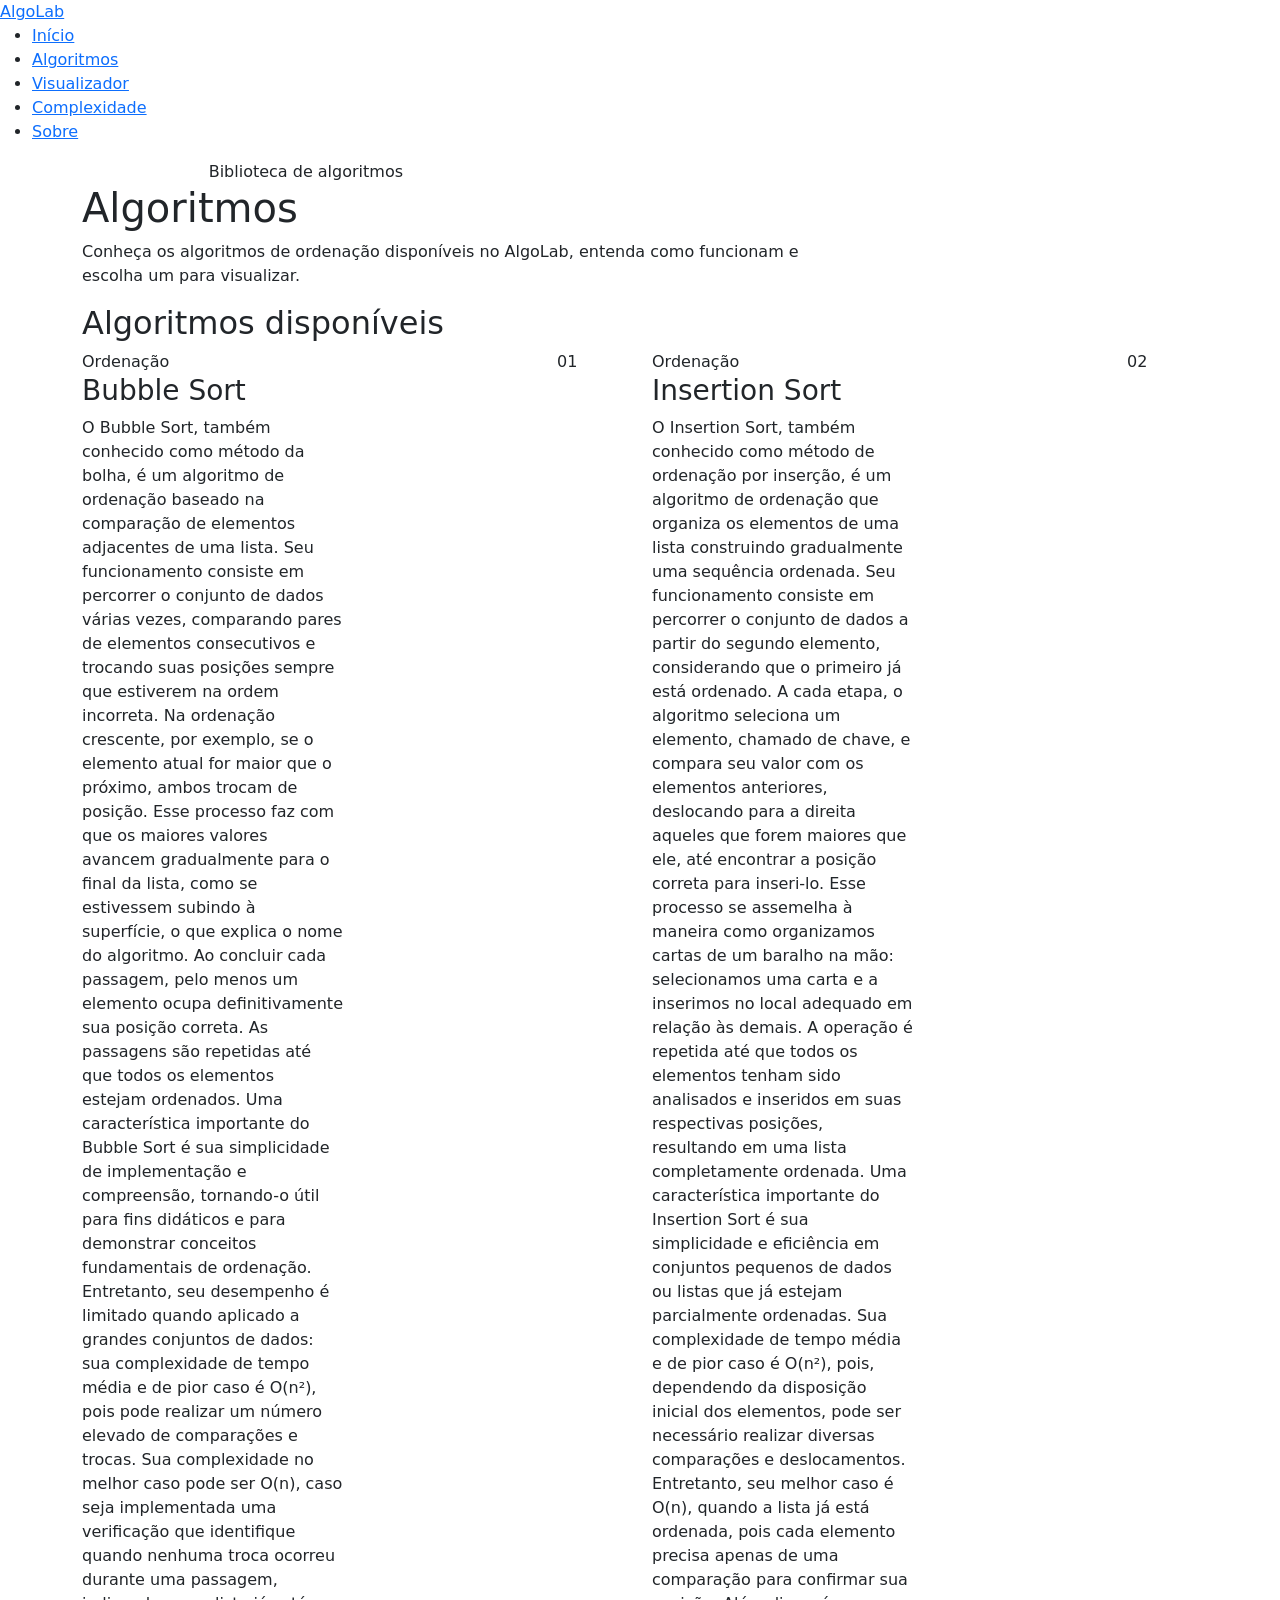
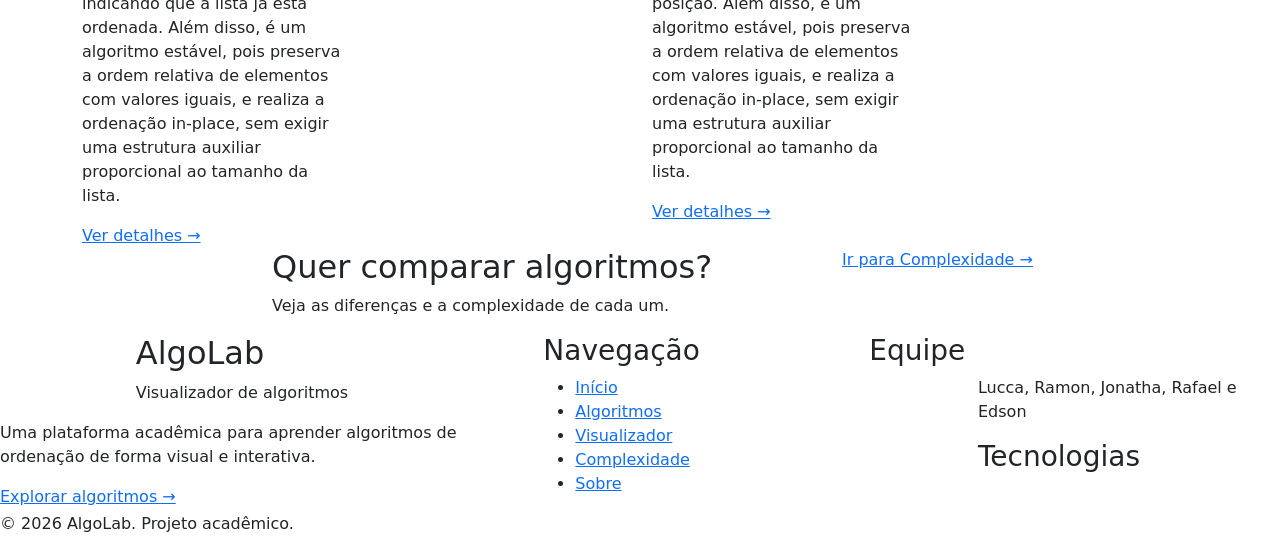
==== algoritmos.html @ c4a1675b "feat: implementa estrutura das páginas e começa a criar estruturas das 5 paginas" ====
<!DOCTYPE html>
<html lang="pt-BR">

<head>
    <!-- Configurações básicas do documento -->
    <meta charset="UTF-8">
    <meta name="viewport" content="width=device-width, initial-scale=1.0">

    <title>AlgoLab | Visualizador de Algoritmos</title>

    <!-- Favicon -->
    <link
        rel="icon"
        type="image/svg+xml"
        href="src/assets/images/favicon.svg"
    >

    <!-- Bootstrap CSS -->
    <link
        href="https://cdn.jsdelivr.net/npm/bootstrap@5.3.8/dist/css/bootstrap.min.css"
        rel="stylesheet"
    >

    <!-- CSS próprio do projeto -->
    <link rel="stylesheet" href="src/css/base.css">
    <link rel="stylesheet" href="src/css/layout.css">
    <link rel="stylesheet" href="src/css/components.css">
</head>

<body>

    <!-- ==========================================
         CABEÇALHO E NAVEGAÇÃO PRINCIPAL
    =========================================== -->
    <header>
        <nav aria-label="Navegação principal">

            <!-- Logo do projeto -->
            <div>
                <a href="index.html">AlgoLab</a>
            </div>

            <!-- Links de navegação entre as páginas -->
            <ul>
                <li><a href="index.html">Início</a></li>
                <li>
                    <a href="algoritmos.html" aria-current="page">Algoritmos</a>
                </li>
                <li><a href="visualizador.html">Visualizador</a></li>
                <li><a href="complexidade.html">Complexidade</a></li>
                <li><a href="sobre.html">Sobre</a></li>
            </ul>

        </nav>
    </header>


    <!-- ==========================================
         CONTEÚDO PRINCIPAL
    =========================================== -->
    <main>

        <!-- Apresentação da página -->
        <section class="algorithms-hero">
            <div class="container">
                <div class="row">

                    <!-- Texto de apresentação -->
                    <div class="col-md-8">

                        <div class="row">

                            <!-- Espaço reservado para ícone -->
                            <div class="col-md-2">
                                <!-- Inserir ícone posteriormente -->
                            </div>

                            <!-- Identificação da seção -->
                            <div class="col-md-10">
                                <span>Biblioteca de algoritmos</span>
                            </div>

                        </div>

                        <!-- Título e descrição da página -->
                        <h1>Algoritmos</h1>

                        <p>
                            Conheça os algoritmos de ordenação disponíveis no AlgoLab,
                            entenda como funcionam e escolha um para visualizar.
                        </p>

                    </div>


                    <!-- Imagem ilustrativa -->
                    <div class="col-md-4">
                        <!-- Inserir imagem posteriormente -->
                    </div>

                </div>
            </div>
        </section>


        <!-- ==========================================
             CATÁLOGO DE ALGORITMOS
        =========================================== -->
        <section class="algorithms-catalog">
            <div class="container">

                <h2>Algoritmos disponíveis</h2>

                <div class="row">

                    <!-- Card do Bubble Sort -->
                    <article class="col-md-6">

                        <!-- Identificação e numeração do algoritmo -->
                        <div class="row">

                            <div class="col-md-2">
                                <span>Ordenação</span>
                            </div>

                            <!-- Espaço reservado para organização visual -->
                            <div class="col-md-8">
                                <!-- Espaço reservado -->
                            </div>

                            <!-- Numeração do algoritmo -->
                            <div class="col-md-2">
                                <span>01</span>
                            </div>

                        </div>

                        <h3>Bubble Sort</h3>

                        <!-- Descrição e imagem do algoritmo -->
                        <div class="row">

                            <!-- Texto explicativo -->
                            <div class="col-md-6">
                                <p>
                                    O Bubble Sort, também conhecido como método da bolha, é um
                                    algoritmo de ordenação baseado na comparação de elementos
                                    adjacentes de uma lista. Seu funcionamento consiste em
                                    percorrer o conjunto de dados várias vezes, comparando pares
                                    de elementos consecutivos e trocando suas posições sempre
                                    que estiverem na ordem incorreta. Na ordenação crescente,
                                    por exemplo, se o elemento atual for maior que o próximo,
                                    ambos trocam de posição. Esse processo faz com que os
                                    maiores valores avancem gradualmente para o final da lista,
                                    como se estivessem subindo à superfície, o que explica o
                                    nome do algoritmo. Ao concluir cada passagem, pelo menos um
                                    elemento ocupa definitivamente sua posição correta. As
                                    passagens são repetidas até que todos os elementos estejam
                                    ordenados. Uma característica importante do Bubble Sort é
                                    sua simplicidade de implementação e compreensão, tornando-o
                                    útil para fins didáticos e para demonstrar conceitos
                                    fundamentais de ordenação. Entretanto, seu desempenho é
                                    limitado quando aplicado a grandes conjuntos de dados: sua
                                    complexidade de tempo média e de pior caso é O(n²), pois
                                    pode realizar um número elevado de comparações e trocas. Sua
                                    complexidade no melhor caso pode ser O(n), caso seja
                                    implementada uma verificação que identifique quando nenhuma
                                    troca ocorreu durante uma passagem, indicando que a lista já
                                    está ordenada. Além disso, é um algoritmo estável, pois
                                    preserva a ordem relativa de elementos com valores iguais, e
                                    realiza a ordenação in-place, sem exigir uma estrutura
                                    auxiliar proporcional ao tamanho da lista.
                                </p>
                            </div>

                            <!-- Imagem ilustrativa do Bubble Sort -->
                            <div class="col-md-6">
                                <!-- Inserir imagem posteriormente -->
                            </div>

                        </div>

                        <!-- Link para o visualizador -->
                        <a href="visualizador.html?algoritmo=bubble-sort">
                            Ver detalhes →
                        </a>

                    </article>


                    <!-- Card do Insertion Sort -->
                    <article class="col-md-6">

                        <!-- Identificação e numeração do algoritmo -->
                        <div class="row">

                            <div class="col-md-2">
                                <span>Ordenação</span>
                            </div>

                            <!-- Espaço reservado para organização visual -->
                            <div class="col-md-8">
                                <!-- Espaço reservado -->
                            </div>

                            <!-- Numeração do algoritmo -->
                            <div class="col-md-2">
                                <span>02</span>
                            </div>

                        </div>

                        <h3>Insertion Sort</h3>

                        <!-- Descrição e imagem do algoritmo -->
                        <div class="row">

                            <!-- Texto explicativo -->
                            <div class="col-md-6">
                                <p>
                                    O Insertion Sort, também conhecido como método de ordenação
                                    por inserção, é um algoritmo de ordenação que organiza os
                                    elementos de uma lista construindo gradualmente uma
                                    sequência ordenada. Seu funcionamento consiste em percorrer
                                    o conjunto de dados a partir do segundo elemento,
                                    considerando que o primeiro já está ordenado. A cada etapa,
                                    o algoritmo seleciona um elemento, chamado de chave, e
                                    compara seu valor com os elementos anteriores, deslocando
                                    para a direita aqueles que forem maiores que ele, até
                                    encontrar a posição correta para inseri-lo. Esse processo se
                                    assemelha à maneira como organizamos cartas de um baralho na
                                    mão: selecionamos uma carta e a inserimos no local adequado
                                    em relação às demais. A operação é repetida até que todos os
                                    elementos tenham sido analisados e inseridos em suas
                                    respectivas posições, resultando em uma lista completamente
                                    ordenada. Uma característica importante do Insertion Sort é
                                    sua simplicidade e eficiência em conjuntos pequenos de dados
                                    ou listas que já estejam parcialmente ordenadas. Sua
                                    complexidade de tempo média e de pior caso é O(n²), pois,
                                    dependendo da disposição inicial dos elementos, pode ser
                                    necessário realizar diversas comparações e deslocamentos.
                                    Entretanto, seu melhor caso é O(n), quando a lista já está
                                    ordenada, pois cada elemento precisa apenas de uma
                                    comparação para confirmar sua posição. Além disso, é um
                                    algoritmo estável, pois preserva a ordem relativa de
                                    elementos com valores iguais, e realiza a ordenação
                                    in-place, sem exigir uma estrutura auxiliar proporcional ao
                                    tamanho da lista.
                                </p>
                            </div>

                            <!-- Imagem ilustrativa do Insertion Sort -->
                            <div class="col-md-6">
                                <!-- Inserir imagem posteriormente -->
                            </div>

                        </div>

                        <!-- Link para o visualizador -->
                        <a href="visualizador.html?algoritmo=insertion-sort">
                            Ver detalhes →
                        </a>

                    </article>

                </div>
            </div>
        </section>


        <!-- ==========================================
             CHAMADA PARA A PÁGINA DE COMPLEXIDADE
        =========================================== -->
        <section class="algorithms-comparison">
            <div class="container">
                <div class="row">

                    <!-- Espaço reservado para ícone -->
                    <div class="col-md-2">
                        <!-- Inserir ícone posteriormente -->
                    </div>

                    <!-- Texto da seção -->
                    <div class="col-md-6">
                        <h2>Quer comparar algoritmos?</h2>

                        <p>
                            Veja as diferenças e a complexidade de cada um.
                        </p>
                    </div>

                    <!-- Link para a página de complexidade -->
                    <div class="col-md-4">
                        <a href="complexidade.html">
                            Ir para Complexidade →
                        </a>
                    </div>

                </div>
            </div>
        </section>

    </main>


    <!-- ==========================================
         RODAPÉ
    =========================================== -->
    <footer>

        <!-- Organização das três colunas do footer -->
        <div class="row">

            <!-- Primeira coluna: identidade do projeto -->
            <div class="col-12 col-md-5 footer-brand">

                <div class="row">

                    <!-- Espaço reservado para logo -->
                    <div class="col-3 footer-logo">
                        <!-- Inserir logo posteriormente -->
                    </div>

                    <!-- Nome e identificação do projeto -->
                    <div class="col-9">
                        <h2>AlgoLab</h2>
                        <p>Visualizador de algoritmos</p>
                    </div>

                </div>

                <!-- Descrição do projeto -->
                <p>
                    Uma plataforma acadêmica para aprender algoritmos de ordenação de
                    forma visual e interativa.
                </p>

                <a href="algoritmos.html">Explorar algoritmos →</a>

            </div>


            <!-- Segunda coluna: navegação -->
            <div class="col-12 col-md-3 footer-navigation">

                <h3>Navegação</h3>

                <nav aria-label="Navegação do rodapé">
                    <ul>
                        <li><a href="index.html">Início</a></li>
                        <li><a href="algoritmos.html">Algoritmos</a></li>
                        <li><a href="visualizador.html">Visualizador</a></li>
                        <li><a href="complexidade.html">Complexidade</a></li>
                        <li><a href="sobre.html">Sobre</a></li>
                    </ul>
                </nav>

            </div>


            <!-- Terceira coluna: equipe e tecnologias -->
            <div class="col-12 col-md-4 footer-information">

                <!-- Integrantes da equipe -->
                <div class="footer-team">

                    <h3>Equipe</h3>

                    <div class="row">

                        <!-- Espaço reservado para ícone -->
                        <div class="col-3 footer-icon">
                            <!-- Inserir ícone posteriormente -->
                        </div>

                        <!-- Nomes dos integrantes -->
                        <div class="col-9">
                            <p>Lucca, Ramon, Jonatha, Rafael e Edson</p>
                        </div>

                    </div>
                </div>


                <!-- Tecnologias utilizadas -->
                <div class="footer-technologies">

                    <div class="row">

                        <!-- Espaço reservado para ícone -->
                        <div class="col-3 footer-icon">
                            <!-- Inserir ícone posteriormente -->
                        </div>

                        <div class="col-9">
                            <h3>Tecnologias</h3>
                        </div>

                    </div>


                    <!-- Logos das tecnologias -->
                    <div class="row">

                        <div class="col-3">
                            <!-- Logo HTML -->
                        </div>

                        <div class="col-3">
                            <!-- Logo CSS -->
                        </div>

                        <div class="col-3">
                            <!-- Logo JavaScript -->
                        </div>

                        <div class="col-3">
                            <!-- Logo Bootstrap -->
                        </div>

                    </div>
                </div>

            </div>
        </div>


        <!-- Créditos e direitos autorais -->
        <div class="footer-bottom">
            <p>&copy; 2026 AlgoLab. Projeto acadêmico.</p>
        </div>

    </footer>

</body>
</html>
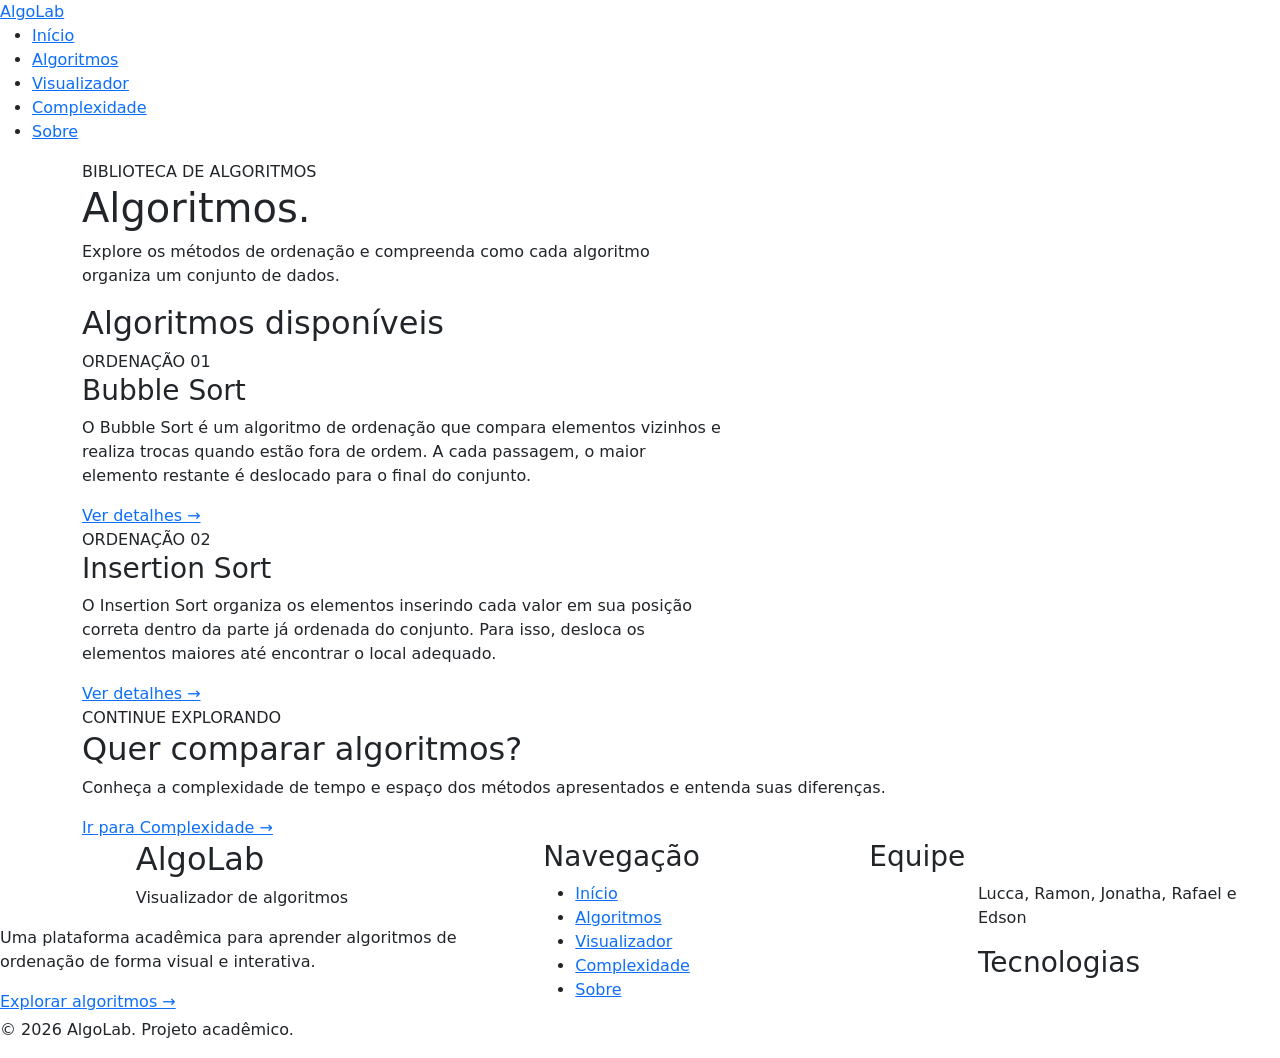
==== commit 20daf04f: "feat: finaliza estrutura HTML e atualiza documentação" ====
--- a/algoritmos.html
+++ b/algoritmos.html
@@ -1,58 +1,59 @@
 
-<!DOCTYPE html>
+<!doctype html>
 <html lang="pt-BR">
-
-<head>
-    <!-- Configurações básicas do documento -->
-    <meta charset="UTF-8">
-    <meta name="viewport" content="width=device-width, initial-scale=1.0">
-
-    <title>AlgoLab | Visualizador de Algoritmos</title>
+  <head>
+    <!-- ==========================================
+         CONFIGURAÇÕES DO DOCUMENTO
+    =========================================== -->
+    <meta charset="UTF-8" />
+    <meta name="viewport" content="width=device-width, initial-scale=1.0" />
+
+    <title>AlgoLab | Algoritmos</title>
 
     <!-- Favicon -->
     <link
-        rel="icon"
-        type="image/svg+xml"
-        href="src/assets/images/favicon.svg"
-    >
+      rel="icon"
+      type="image/svg+xml"
+      href="src/assets/images/favicon.svg"
+    />
 
     <!-- Bootstrap CSS -->
     <link
-        href="https://cdn.jsdelivr.net/npm/bootstrap@5.3.8/dist/css/bootstrap.min.css"
-        rel="stylesheet"
-    >
+      href="https://cdn.jsdelivr.net/npm/bootstrap@5.3.8/dist/css/bootstrap.min.css"
+      rel="stylesheet"
+    />
 
     <!-- CSS próprio do projeto -->
-    <link rel="stylesheet" href="src/css/base.css">
-    <link rel="stylesheet" href="src/css/layout.css">
-    <link rel="stylesheet" href="src/css/components.css">
-</head>
-
-<body>
+    <link rel="stylesheet" href="src/css/base.css" />
+    <link rel="stylesheet" href="src/css/layout.css" />
+    <link rel="stylesheet" href="src/css/components.css" />
+  </head>
+
+  <body>
 
     <!-- ==========================================
          CABEÇALHO E NAVEGAÇÃO PRINCIPAL
     =========================================== -->
     <header>
-        <nav aria-label="Navegação principal">
-
-            <!-- Logo do projeto -->
-            <div>
-                <a href="index.html">AlgoLab</a>
-            </div>
-
-            <!-- Links de navegação entre as páginas -->
-            <ul>
-                <li><a href="index.html">Início</a></li>
-                <li>
-                    <a href="algoritmos.html" aria-current="page">Algoritmos</a>
-                </li>
-                <li><a href="visualizador.html">Visualizador</a></li>
-                <li><a href="complexidade.html">Complexidade</a></li>
-                <li><a href="sobre.html">Sobre</a></li>
-            </ul>
-
-        </nav>
+      <nav aria-label="Navegação principal">
+
+        <!-- Logo do projeto -->
+        <div>
+          <a href="index.html">AlgoLab</a>
+        </div>
+
+        <!-- Links de navegação entre as páginas -->
+        <ul>
+          <li><a href="index.html">Início</a></li>
+          <li>
+            <a href="algoritmos.html" aria-current="page">Algoritmos</a>
+          </li>
+          <li><a href="visualizador.html">Visualizador</a></li>
+          <li><a href="complexidade.html">Complexidade</a></li>
+          <li><a href="sobre.html">Sobre</a></li>
+        </ul>
+
+      </nav>
     </header>
 
 
@@ -61,245 +62,145 @@
     =========================================== -->
     <main>
 
-        <!-- Apresentação da página -->
-        <section class="algorithms-hero">
-            <div class="container">
-                <div class="row">
-
-                    <!-- Texto de apresentação -->
-                    <div class="col-md-8">
-
-                        <div class="row">
-
-                            <!-- Espaço reservado para ícone -->
-                            <div class="col-md-2">
-                                <!-- Inserir ícone posteriormente -->
-                            </div>
-
-                            <!-- Identificação da seção -->
-                            <div class="col-md-10">
-                                <span>Biblioteca de algoritmos</span>
-                            </div>
-
-                        </div>
-
-                        <!-- Título e descrição da página -->
-                        <h1>Algoritmos</h1>
-
-                        <p>
-                            Conheça os algoritmos de ordenação disponíveis no AlgoLab,
-                            entenda como funcionam e escolha um para visualizar.
-                        </p>
-
-                    </div>
-
-
-                    <!-- Imagem ilustrativa -->
-                    <div class="col-md-4">
-                        <!-- Inserir imagem posteriormente -->
-                    </div>
-
+      <!-- ==========================================
+           APRESENTAÇÃO DA PÁGINA
+      =========================================== -->
+      <section class="algorithms-hero">
+        <div class="container">
+          <div class="row align-items-center">
+
+            <!-- Texto de apresentação -->
+            <div class="col-md-7">
+              <span>BIBLIOTECA DE ALGORITMOS</span>
+
+              <h1>Algoritmos.</h1>
+
+              <p>
+                Explore os métodos de ordenação e compreenda como cada
+                algoritmo organiza um conjunto de dados.
+              </p>
+            </div>
+
+            <!-- Ilustração da seção -->
+            <div class="col-md-5">
+              <div class="algorithms-hero-illustration">
+                <!-- Espaço reservado para ilustração -->
+              </div>
+            </div>
+
+          </div>
+        </div>
+      </section>
+
+
+      <!-- ==========================================
+           CATÁLOGO DE ALGORITMOS
+      =========================================== -->
+      <section class="algorithms-catalog">
+        <div class="container">
+
+          <h2>Algoritmos disponíveis</h2>
+
+          <!-- Card do Bubble Sort -->
+          <article class="algorithm-card bubble-card">
+
+            <!-- Identificação e numeração do algoritmo -->
+            <div class="algorithm-card-header">
+              <span>ORDENAÇÃO</span>
+              <span>01</span>
+            </div>
+
+            <h3>Bubble Sort</h3>
+
+            <div class="row align-items-center">
+
+              <!-- Descrição e acesso ao visualizador -->
+              <div class="col-md-7">
+                <p>
+                  O Bubble Sort é um algoritmo de ordenação que compara
+                  elementos vizinhos e realiza trocas quando estão fora de
+                  ordem. A cada passagem, o maior elemento restante é
+                  deslocado para o final do conjunto.
+                </p>
+
+                <a href="visualizador.html?algoritmo=bubble">
+                  Ver detalhes →
+                </a>
+              </div>
+
+              <!-- Ilustração do Bubble Sort -->
+              <div class="col-md-5">
+                <div class="algorithm-card-illustration bubble-illustration">
+                  <!-- Espaço reservado para ilustração -->
                 </div>
-            </div>
-        </section>
-
-
-        <!-- ==========================================
-             CATÁLOGO DE ALGORITMOS
-        =========================================== -->
-        <section class="algorithms-catalog">
-            <div class="container">
-
-                <h2>Algoritmos disponíveis</h2>
-
-                <div class="row">
-
-                    <!-- Card do Bubble Sort -->
-                    <article class="col-md-6">
-
-                        <!-- Identificação e numeração do algoritmo -->
-                        <div class="row">
-
-                            <div class="col-md-2">
-                                <span>Ordenação</span>
-                            </div>
-
-                            <!-- Espaço reservado para organização visual -->
-                            <div class="col-md-8">
-                                <!-- Espaço reservado -->
-                            </div>
-
-                            <!-- Numeração do algoritmo -->
-                            <div class="col-md-2">
-                                <span>01</span>
-                            </div>
-
-                        </div>
-
-                        <h3>Bubble Sort</h3>
-
-                        <!-- Descrição e imagem do algoritmo -->
-                        <div class="row">
-
-                            <!-- Texto explicativo -->
-                            <div class="col-md-6">
-                                <p>
-                                    O Bubble Sort, também conhecido como método da bolha, é um
-                                    algoritmo de ordenação baseado na comparação de elementos
-                                    adjacentes de uma lista. Seu funcionamento consiste em
-                                    percorrer o conjunto de dados várias vezes, comparando pares
-                                    de elementos consecutivos e trocando suas posições sempre
-                                    que estiverem na ordem incorreta. Na ordenação crescente,
-                                    por exemplo, se o elemento atual for maior que o próximo,
-                                    ambos trocam de posição. Esse processo faz com que os
-                                    maiores valores avancem gradualmente para o final da lista,
-                                    como se estivessem subindo à superfície, o que explica o
-                                    nome do algoritmo. Ao concluir cada passagem, pelo menos um
-                                    elemento ocupa definitivamente sua posição correta. As
-                                    passagens são repetidas até que todos os elementos estejam
-                                    ordenados. Uma característica importante do Bubble Sort é
-                                    sua simplicidade de implementação e compreensão, tornando-o
-                                    útil para fins didáticos e para demonstrar conceitos
-                                    fundamentais de ordenação. Entretanto, seu desempenho é
-                                    limitado quando aplicado a grandes conjuntos de dados: sua
-                                    complexidade de tempo média e de pior caso é O(n²), pois
-                                    pode realizar um número elevado de comparações e trocas. Sua
-                                    complexidade no melhor caso pode ser O(n), caso seja
-                                    implementada uma verificação que identifique quando nenhuma
-                                    troca ocorreu durante uma passagem, indicando que a lista já
-                                    está ordenada. Além disso, é um algoritmo estável, pois
-                                    preserva a ordem relativa de elementos com valores iguais, e
-                                    realiza a ordenação in-place, sem exigir uma estrutura
-                                    auxiliar proporcional ao tamanho da lista.
-                                </p>
-                            </div>
-
-                            <!-- Imagem ilustrativa do Bubble Sort -->
-                            <div class="col-md-6">
-                                <!-- Inserir imagem posteriormente -->
-                            </div>
-
-                        </div>
-
-                        <!-- Link para o visualizador -->
-                        <a href="visualizador.html?algoritmo=bubble-sort">
-                            Ver detalhes →
-                        </a>
-
-                    </article>
-
-
-                    <!-- Card do Insertion Sort -->
-                    <article class="col-md-6">
-
-                        <!-- Identificação e numeração do algoritmo -->
-                        <div class="row">
-
-                            <div class="col-md-2">
-                                <span>Ordenação</span>
-                            </div>
-
-                            <!-- Espaço reservado para organização visual -->
-                            <div class="col-md-8">
-                                <!-- Espaço reservado -->
-                            </div>
-
-                            <!-- Numeração do algoritmo -->
-                            <div class="col-md-2">
-                                <span>02</span>
-                            </div>
-
-                        </div>
-
-                        <h3>Insertion Sort</h3>
-
-                        <!-- Descrição e imagem do algoritmo -->
-                        <div class="row">
-
-                            <!-- Texto explicativo -->
-                            <div class="col-md-6">
-                                <p>
-                                    O Insertion Sort, também conhecido como método de ordenação
-                                    por inserção, é um algoritmo de ordenação que organiza os
-                                    elementos de uma lista construindo gradualmente uma
-                                    sequência ordenada. Seu funcionamento consiste em percorrer
-                                    o conjunto de dados a partir do segundo elemento,
-                                    considerando que o primeiro já está ordenado. A cada etapa,
-                                    o algoritmo seleciona um elemento, chamado de chave, e
-                                    compara seu valor com os elementos anteriores, deslocando
-                                    para a direita aqueles que forem maiores que ele, até
-                                    encontrar a posição correta para inseri-lo. Esse processo se
-                                    assemelha à maneira como organizamos cartas de um baralho na
-                                    mão: selecionamos uma carta e a inserimos no local adequado
-                                    em relação às demais. A operação é repetida até que todos os
-                                    elementos tenham sido analisados e inseridos em suas
-                                    respectivas posições, resultando em uma lista completamente
-                                    ordenada. Uma característica importante do Insertion Sort é
-                                    sua simplicidade e eficiência em conjuntos pequenos de dados
-                                    ou listas que já estejam parcialmente ordenadas. Sua
-                                    complexidade de tempo média e de pior caso é O(n²), pois,
-                                    dependendo da disposição inicial dos elementos, pode ser
-                                    necessário realizar diversas comparações e deslocamentos.
-                                    Entretanto, seu melhor caso é O(n), quando a lista já está
-                                    ordenada, pois cada elemento precisa apenas de uma
-                                    comparação para confirmar sua posição. Além disso, é um
-                                    algoritmo estável, pois preserva a ordem relativa de
-                                    elementos com valores iguais, e realiza a ordenação
-                                    in-place, sem exigir uma estrutura auxiliar proporcional ao
-                                    tamanho da lista.
-                                </p>
-                            </div>
-
-                            <!-- Imagem ilustrativa do Insertion Sort -->
-                            <div class="col-md-6">
-                                <!-- Inserir imagem posteriormente -->
-                            </div>
-
-                        </div>
-
-                        <!-- Link para o visualizador -->
-                        <a href="visualizador.html?algoritmo=insertion-sort">
-                            Ver detalhes →
-                        </a>
-
-                    </article>
-
+              </div>
+
+            </div>
+          </article>
+
+
+          <!-- Card do Insertion Sort -->
+          <article class="algorithm-card insertion-card">
+
+            <!-- Identificação e numeração do algoritmo -->
+            <div class="algorithm-card-header">
+              <span>ORDENAÇÃO</span>
+              <span>02</span>
+            </div>
+
+            <h3>Insertion Sort</h3>
+
+            <div class="row align-items-center">
+
+              <!-- Descrição e acesso ao visualizador -->
+              <div class="col-md-7">
+                <p>
+                  O Insertion Sort organiza os elementos inserindo cada
+                  valor em sua posição correta dentro da parte já ordenada
+                  do conjunto. Para isso, desloca os elementos maiores
+                  até encontrar o local adequado.
+                </p>
+
+                <a href="visualizador.html?algoritmo=insertion">
+                  Ver detalhes →
+                </a>
+              </div>
+
+              <!-- Ilustração do Insertion Sort -->
+              <div class="col-md-5">
+                <div class="algorithm-card-illustration insertion-illustration">
+                  <!-- Espaço reservado para ilustração -->
                 </div>
-            </div>
-        </section>
-
-
-        <!-- ==========================================
-             CHAMADA PARA A PÁGINA DE COMPLEXIDADE
-        =========================================== -->
-        <section class="algorithms-comparison">
-            <div class="container">
-                <div class="row">
-
-                    <!-- Espaço reservado para ícone -->
-                    <div class="col-md-2">
-                        <!-- Inserir ícone posteriormente -->
-                    </div>
-
-                    <!-- Texto da seção -->
-                    <div class="col-md-6">
-                        <h2>Quer comparar algoritmos?</h2>
-
-                        <p>
-                            Veja as diferenças e a complexidade de cada um.
-                        </p>
-                    </div>
-
-                    <!-- Link para a página de complexidade -->
-                    <div class="col-md-4">
-                        <a href="complexidade.html">
-                            Ir para Complexidade →
-                        </a>
-                    </div>
-
-                </div>
-            </div>
-        </section>
+              </div>
+
+            </div>
+          </article>
+
+        </div>
+      </section>
+
+
+      <!-- ==========================================
+           CHAMADA PARA A PÁGINA DE COMPLEXIDADE
+      =========================================== -->
+      <section class="algorithms-comparison">
+        <div class="container">
+
+          <span>CONTINUE EXPLORANDO</span>
+
+          <h2>Quer comparar algoritmos?</h2>
+
+          <p>
+            Conheça a complexidade de tempo e espaço dos métodos
+            apresentados e entenda suas diferenças.
+          </p>
+
+          <a href="complexidade.html">
+            Ir para Complexidade →
+          </a>
+
+        </div>
+      </section>
 
     </main>
 
@@ -309,129 +210,129 @@
     =========================================== -->
     <footer>
 
-        <!-- Organização das três colunas do footer -->
-        <div class="row">
-
-            <!-- Primeira coluna: identidade do projeto -->
-            <div class="col-12 col-md-5 footer-brand">
-
-                <div class="row">
-
-                    <!-- Espaço reservado para logo -->
-                    <div class="col-3 footer-logo">
-                        <!-- Inserir logo posteriormente -->
-                    </div>
-
-                    <!-- Nome e identificação do projeto -->
-                    <div class="col-9">
-                        <h2>AlgoLab</h2>
-                        <p>Visualizador de algoritmos</p>
-                    </div>
-
-                </div>
-
-                <!-- Descrição do projeto -->
-                <p>
-                    Uma plataforma acadêmica para aprender algoritmos de ordenação de
-                    forma visual e interativa.
-                </p>
-
-                <a href="algoritmos.html">Explorar algoritmos →</a>
-
-            </div>
-
-
-            <!-- Segunda coluna: navegação -->
-            <div class="col-12 col-md-3 footer-navigation">
-
-                <h3>Navegação</h3>
-
-                <nav aria-label="Navegação do rodapé">
-                    <ul>
-                        <li><a href="index.html">Início</a></li>
-                        <li><a href="algoritmos.html">Algoritmos</a></li>
-                        <li><a href="visualizador.html">Visualizador</a></li>
-                        <li><a href="complexidade.html">Complexidade</a></li>
-                        <li><a href="sobre.html">Sobre</a></li>
-                    </ul>
-                </nav>
-
-            </div>
-
-
-            <!-- Terceira coluna: equipe e tecnologias -->
-            <div class="col-12 col-md-4 footer-information">
-
-                <!-- Integrantes da equipe -->
-                <div class="footer-team">
-
-                    <h3>Equipe</h3>
-
-                    <div class="row">
-
-                        <!-- Espaço reservado para ícone -->
-                        <div class="col-3 footer-icon">
-                            <!-- Inserir ícone posteriormente -->
-                        </div>
-
-                        <!-- Nomes dos integrantes -->
-                        <div class="col-9">
-                            <p>Lucca, Ramon, Jonatha, Rafael e Edson</p>
-                        </div>
-
-                    </div>
-                </div>
-
-
-                <!-- Tecnologias utilizadas -->
-                <div class="footer-technologies">
-
-                    <div class="row">
-
-                        <!-- Espaço reservado para ícone -->
-                        <div class="col-3 footer-icon">
-                            <!-- Inserir ícone posteriormente -->
-                        </div>
-
-                        <div class="col-9">
-                            <h3>Tecnologias</h3>
-                        </div>
-
-                    </div>
-
-
-                    <!-- Logos das tecnologias -->
-                    <div class="row">
-
-                        <div class="col-3">
-                            <!-- Logo HTML -->
-                        </div>
-
-                        <div class="col-3">
-                            <!-- Logo CSS -->
-                        </div>
-
-                        <div class="col-3">
-                            <!-- Logo JavaScript -->
-                        </div>
-
-                        <div class="col-3">
-                            <!-- Logo Bootstrap -->
-                        </div>
-
-                    </div>
-                </div>
-
-            </div>
-        </div>
-
-
-        <!-- Créditos e direitos autorais -->
-        <div class="footer-bottom">
-            <p>&copy; 2026 AlgoLab. Projeto acadêmico.</p>
-        </div>
+      <!-- Organização das três colunas do rodapé -->
+      <div class="row">
+
+        <!-- Primeira coluna: identidade do projeto -->
+        <div class="col-12 col-md-5 footer-brand">
+
+          <div class="row">
+
+            <!-- Espaço reservado para logo -->
+            <div class="col-3 footer-logo">
+              <!-- Inserir logo posteriormente -->
+            </div>
+
+            <!-- Nome e identificação do projeto -->
+            <div class="col-9">
+              <h2>AlgoLab</h2>
+              <p>Visualizador de algoritmos</p>
+            </div>
+
+          </div>
+
+          <!-- Descrição do projeto -->
+          <p>
+            Uma plataforma acadêmica para aprender algoritmos de ordenação
+            de forma visual e interativa.
+          </p>
+
+          <a href="algoritmos.html">Explorar algoritmos →</a>
+
+        </div>
+
+
+        <!-- Segunda coluna: navegação -->
+        <div class="col-12 col-md-3 footer-navigation">
+
+          <h3>Navegação</h3>
+
+          <nav aria-label="Navegação do rodapé">
+            <ul>
+              <li><a href="index.html">Início</a></li>
+              <li><a href="algoritmos.html" aria-current="page">Algoritmos</a></li>
+              <li><a href="visualizador.html">Visualizador</a></li>
+              <li><a href="complexidade.html">Complexidade</a></li>
+              <li><a href="sobre.html">Sobre</a></li>
+            </ul>
+          </nav>
+
+        </div>
+
+
+        <!-- Terceira coluna: equipe e tecnologias -->
+        <div class="col-12 col-md-4 footer-information">
+
+          <!-- Integrantes da equipe -->
+          <div class="footer-team">
+
+            <h3>Equipe</h3>
+
+            <div class="row">
+
+              <!-- Espaço reservado para ícone -->
+              <div class="col-3 footer-icon">
+                <!-- Inserir ícone posteriormente -->
+              </div>
+
+              <!-- Nomes dos integrantes -->
+              <div class="col-9">
+                <p>Lucca, Ramon, Jonatha, Rafael e Edson</p>
+              </div>
+
+            </div>
+          </div>
+
+
+          <!-- Tecnologias utilizadas -->
+          <div class="footer-technologies">
+
+            <div class="row">
+
+              <!-- Espaço reservado para ícone -->
+              <div class="col-3 footer-icon">
+                <!-- Inserir ícone posteriormente -->
+              </div>
+
+              <div class="col-9">
+                <h3>Tecnologias</h3>
+              </div>
+
+            </div>
+
+            <!-- Logos das tecnologias -->
+            <div class="row">
+
+              <div class="col-3">
+                <!-- Logo HTML -->
+              </div>
+
+              <div class="col-3">
+                <!-- Logo CSS -->
+              </div>
+
+              <div class="col-3">
+                <!-- Logo JavaScript -->
+              </div>
+
+              <div class="col-3">
+                <!-- Logo Bootstrap -->
+              </div>
+
+            </div>
+          </div>
+
+        </div>
+
+      </div>
+
+
+      <!-- Créditos e direitos autorais -->
+      <div class="footer-bottom">
+        <p>&copy; 2026 AlgoLab. Projeto acadêmico.</p>
+      </div>
 
     </footer>
 
-</body>
+  </body>
 </html>
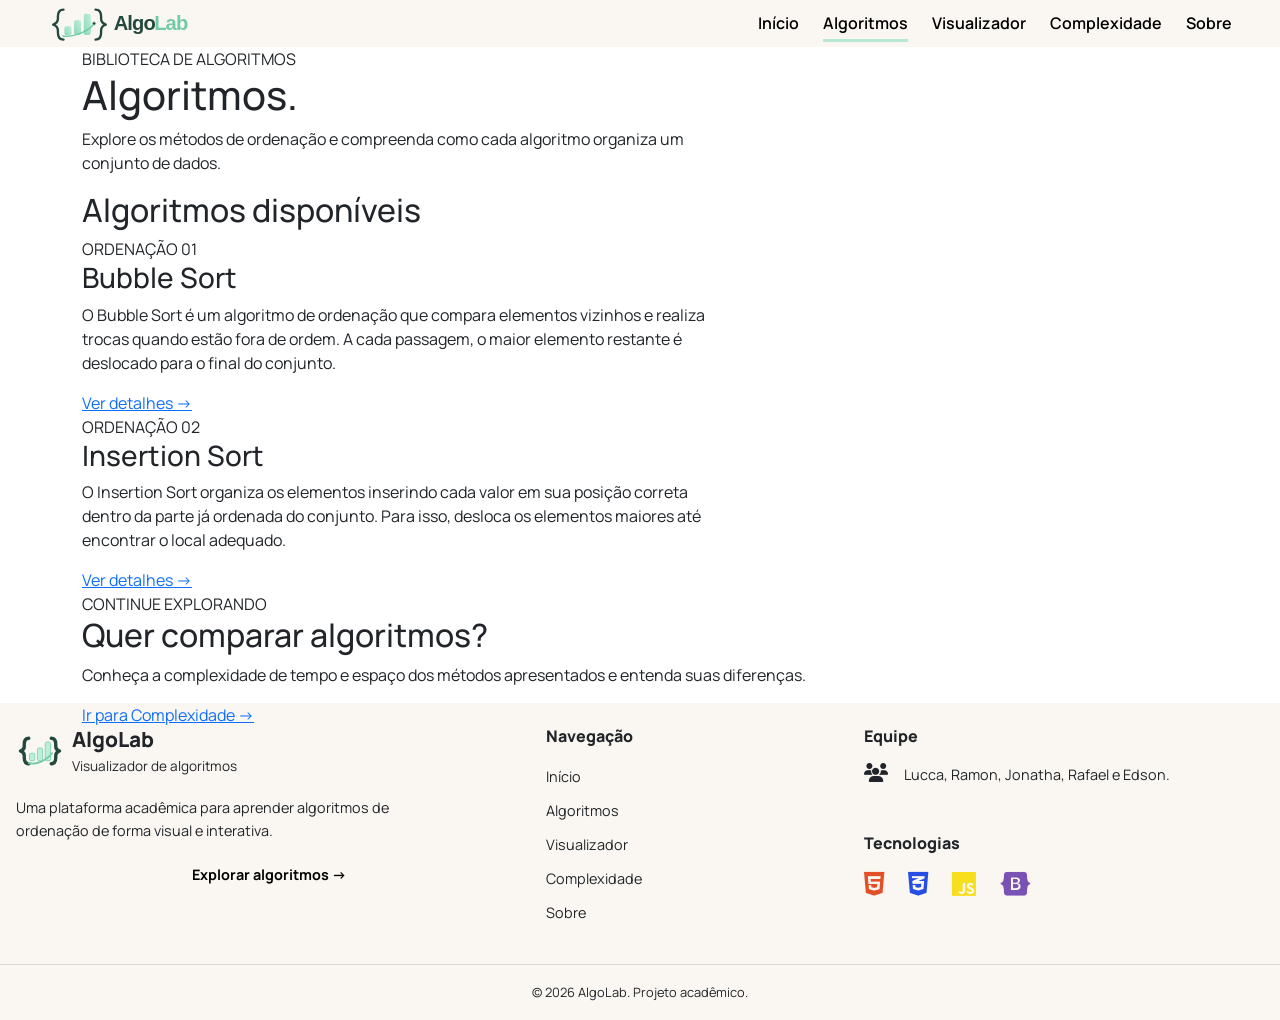
==== commit 5bb734f1: "feat: finaliza estilização da página inicial e organiza estrutura CSS" ====
--- a/algoritmos.html
+++ b/algoritmos.html
@@ -27,6 +27,25 @@
     <link rel="stylesheet" href="src/css/base.css" />
     <link rel="stylesheet" href="src/css/layout.css" />
     <link rel="stylesheet" href="src/css/components.css" />
+
+    <!-- CSS próprio do projeto -->
+    <link rel="stylesheet" href="src/css/base.css" />
+    <link rel="stylesheet" href="src/css/layout.css" />
+    <link rel="stylesheet" href="src/css/components.css" />
+
+    <!-- Fonte textual -->
+    <link rel="preconnect" href="https://fonts.googleapis.com" />
+    <link rel="preconnect" href="https://fonts.gstatic.com" crossorigin />
+    <link
+      href="https://fonts.googleapis.com/css2?family=Manrope:wght@400;500;600;700;800&display=swap"
+      rel="stylesheet"
+    />
+
+    <!-- FavIcons  -->
+    <link
+      rel="stylesheet"
+      href="https://cdnjs.cloudflare.com/ajax/libs/font-awesome/6.7.2/css/all.min.css"
+    />
   </head>
 
   <body>
@@ -35,24 +54,23 @@
          CABEÇALHO E NAVEGAÇÃO PRINCIPAL
     =========================================== -->
     <header>
-      <nav aria-label="Navegação principal">
-
+      <nav
+        aria-label="Navegação principal"
+        class="d-flex justify-content-between align-items-center px-5"
+      >
         <!-- Logo do projeto -->
         <div>
-          <a href="index.html">AlgoLab</a>
+          <img src="src/assets/images/algolab-logo.svg" alt="Logo AlgoLab" />
         </div>
 
         <!-- Links de navegação entre as páginas -->
-        <ul>
+        <ul class="d-flex align-items-center gap-4 list-unstyled mb-0">
           <li><a href="index.html">Início</a></li>
-          <li>
-            <a href="algoritmos.html" aria-current="page">Algoritmos</a>
-          </li>
+          <li><a href="algoritmos.html" aria-current="page">Algoritmos</a></li>
           <li><a href="visualizador.html">Visualizador</a></li>
           <li><a href="complexidade.html">Complexidade</a></li>
           <li><a href="sobre.html">Sobre</a></li>
         </ul>
-
       </nav>
     </header>
 
@@ -208,130 +226,78 @@
     <!-- ==========================================
          RODAPÉ
     =========================================== -->
-    <footer>
-
-      <!-- Organização das três colunas do rodapé -->
-      <div class="row">
-
-        <!-- Primeira coluna: identidade do projeto -->
+    <footer class="footer">
+      <div class="row g-4 footer-content px-3">
+        <!-- Coluna 1: Identidade do projeto -->
         <div class="col-12 col-md-5 footer-brand">
-
-          <div class="row">
-
-            <!-- Espaço reservado para logo -->
-            <div class="col-3 footer-logo">
-              <!-- Inserir logo posteriormente -->
-            </div>
-
-            <!-- Nome e identificação do projeto -->
-            <div class="col-9">
+          <div class="d-flex align-items-center gap-2 footer-brand-header">
+            <img
+              src="src/assets/images/algolab-favicon.svg"
+              alt="Ícone AlgoLab"
+              class="footer-favicon"
+            />
+
+            <div>
               <h2>AlgoLab</h2>
               <p>Visualizador de algoritmos</p>
             </div>
-
-          </div>
-
-          <!-- Descrição do projeto -->
-          <p>
-            Uma plataforma acadêmica para aprender algoritmos de ordenação
-            de forma visual e interativa.
+          </div>
+
+          <p class="footer-description">
+            Uma plataforma acadêmica para aprender algoritmos de ordenação de
+            forma visual e interativa.
           </p>
 
-          <a href="algoritmos.html">Explorar algoritmos →</a>
-
-        </div>
-
-
-        <!-- Segunda coluna: navegação -->
+          <div class="text-center footer-button rounded-3 p-2">
+              <a href="algoritmos.html" class="footer-link">
+                Explorar algoritmos →
+              </a>
+          </div>
+        </div>
+
+        <!-- Coluna 2: Navegação -->
         <div class="col-12 col-md-3 footer-navigation">
-
           <h3>Navegação</h3>
 
           <nav aria-label="Navegação do rodapé">
-            <ul>
+            <ul class="list-unstyled mb-0">
               <li><a href="index.html">Início</a></li>
-              <li><a href="algoritmos.html" aria-current="page">Algoritmos</a></li>
+              <li><a href="algoritmos.html">Algoritmos</a></li>
               <li><a href="visualizador.html">Visualizador</a></li>
               <li><a href="complexidade.html">Complexidade</a></li>
               <li><a href="sobre.html">Sobre</a></li>
             </ul>
           </nav>
-
-        </div>
-
-
-        <!-- Terceira coluna: equipe e tecnologias -->
+        </div>
+
+        <!-- Coluna 3: Informações -->
         <div class="col-12 col-md-4 footer-information">
-
-          <!-- Integrantes da equipe -->
-          <div class="footer-team">
-
+          <div class="footer-team mb-5">
             <h3>Equipe</h3>
 
-            <div class="row">
-
-              <!-- Espaço reservado para ícone -->
-              <div class="col-3 footer-icon">
-                <!-- Inserir ícone posteriormente -->
-              </div>
-
-              <!-- Nomes dos integrantes -->
-              <div class="col-9">
-                <p>Lucca, Ramon, Jonatha, Rafael e Edson</p>
-              </div>
-
-            </div>
-          </div>
-
-
-          <!-- Tecnologias utilizadas -->
+            <div class="d-flex gap-3">
+              <i class="fa-solid fa-users"></i>
+              <p>Lucca, Ramon, Jonatha, Rafael e Edson.</p>
+            </div>
+          </div>
+
           <div class="footer-technologies">
-
-            <div class="row">
-
-              <!-- Espaço reservado para ícone -->
-              <div class="col-3 footer-icon">
-                <!-- Inserir ícone posteriormente -->
-              </div>
-
-              <div class="col-9">
-                <h3>Tecnologias</h3>
-              </div>
-
-            </div>
-
-            <!-- Logos das tecnologias -->
-            <div class="row">
-
-              <div class="col-3">
-                <!-- Logo HTML -->
-              </div>
-
-              <div class="col-3">
-                <!-- Logo CSS -->
-              </div>
-
-              <div class="col-3">
-                <!-- Logo JavaScript -->
-              </div>
-
-              <div class="col-3">
-                <!-- Logo Bootstrap -->
-              </div>
-
-            </div>
-          </div>
-
-        </div>
-
+            <h3>Tecnologias</h3>
+
+            <div class="d-flex align-items-center gap-4">
+              <i class="fa-brands fa-html5 html-icon" title="HTML5"></i>
+              <i class="fa-brands fa-css3-alt css-icon" title="CSS3"></i>
+              <i class="fa-brands fa-js javascript-icon" title="JavaScript"></i>
+              <i class="fa-brands fa-bootstrap bootstrap-icon" title="Bootstrap"></i>
+            </div>
+          </div>
+        </div>
       </div>
 
-
-      <!-- Créditos e direitos autorais -->
+      <!-- Rodapé inferior -->
       <div class="footer-bottom">
         <p>&copy; 2026 AlgoLab. Projeto acadêmico.</p>
       </div>
-
     </footer>
 
   </body>
--- a/src/css/base.css
+++ b/src/css/base.css
@@ -0,0 +1,33 @@
+
+/* ==========================================
+   1. VARIÁVEIS GLOBAIS
+========================================== */
+
+:root {
+    /* Paleta oficial AlgoLab */
+    --color-cream: #FAF7F2;
+    --color-mint: #BCEEDB;
+    --color-pink: #F2BFC3;
+    --color-peach: #F8D9B8;
+    --color-lilac: #D6CCF5;
+    --color-green: #B8E8D4;
+
+    /* Tipografia */
+    --font-primary: 'Manrope', sans-serif;
+
+     /* Espaçamento */
+    --page-padding: clamp(24px, 5vw, 80px);
+}
+
+
+/* ==========================================
+   2. CONFIGURAÇÕES GLOBAIS
+========================================== */
+
+html {
+    scroll-behavior: smooth;
+}
+
+body {
+    font-family: var(--font-primary);
+}
--- a/src/css/layout.css
+++ b/src/css/layout.css
@@ -0,0 +1,247 @@
+
+/* ==========================================
+   1. HEADER
+========================================== */
+
+header {
+    background-color: var(--color-cream);
+}
+
+header img {
+    width: 180px;
+    height: auto;
+}
+
+header a {
+    position: relative;
+    color: black;
+    font-weight: 600;
+    text-decoration: none;
+    transition: color 0.2s ease;
+}
+
+/* Barrinha */
+
+header a::after {
+    content: "";
+    position: absolute;
+    left: 0;
+    bottom: -8px;
+    width: 100%;
+    height: 3px;
+    background-color: var(--color-green);
+    transform: scaleX(0);
+    transition: transform 0.2s ease;
+}
+
+/* Hover */
+
+header a:hover {
+    color: var(--color-green);
+}
+
+header a:hover::after {
+    transform: scaleX(1);
+}
+
+/* Página atual */
+
+header a[aria-current="page"]::after {
+    transform: scaleX(1);
+}
+
+/* Esconde a barrinha da página atual durante a navegação */
+
+header ul:hover a[aria-current="page"]::after {
+    transform: scaleX(0);
+}
+
+
+/* ==========================================
+   2. FOOTER
+========================================== */
+
+.footer {
+    background-color: var(--color-cream);
+}
+
+/* CONTEÚDO PRINCIPAL */
+
+.footer-content {
+    padding-bottom: 40px;
+}
+
+/* IDENTIDADE DO PROJETO */
+
+.footer-favicon {
+    width: 48px;
+    height: 48px;
+}
+
+.footer-brand h2 {
+    font-size: 1.3rem;
+    font-weight: 800;
+    margin-bottom: 4px;
+}
+
+.footer-brand-header p {
+    font-size: 0.85rem;
+    margin-bottom: 0;
+}
+
+.footer-description {
+    max-width: 380px;
+    font-size: 0.9rem;
+    line-height: 1.6;
+    margin: 20px 0 12px;
+}
+
+.footer-link {
+    color: black;
+    font-size: 0.9rem;
+    font-weight: 700;
+    text-decoration: none;
+    transition: color 0.2s ease;
+}
+
+/* NAVEGAÇÃO E INFORMAÇÕES */
+
+.footer h3 {
+    font-size: 1rem;
+    font-weight: 800;
+    margin-bottom: 18px;
+}
+
+.footer-navigation ul {
+    display: flex;
+    flex-direction: column;
+    gap: 10px;
+}
+
+.footer-navigation a {
+    color: inherit;
+    font-size: 0.9rem;
+    text-decoration: none;
+    transition: color 0.2s ease;
+}
+
+.footer-navigation a:hover {
+    color: var(--color-green);
+}
+
+/* EQUIPE */
+
+.footer-team {
+    margin-bottom: 28px;
+}
+
+.footer-team i {
+    font-size: 1.2rem;
+}
+
+.footer-team p {
+    font-size: 0.9rem;
+    margin-bottom: 0;
+}
+
+/* TECNOLOGIAS */
+
+.footer-technologies i {
+    font-size: 1.7rem;
+}
+
+/* COPYRIGHT */
+
+.footer-bottom {
+    border-top: 1px solid rgba(0, 0, 0, 0.12);
+    padding: 18px 0;
+    text-align: center;
+}
+
+.footer-bottom p {
+    font-size: 0.8rem;
+    margin: 0;
+}
+
+/* ÍCONES DAS TECNOLOGIAS */
+
+.html-icon {
+    color: #E34F26;
+}
+
+.css-icon {
+    color: #264DE4;
+}
+
+.javascript-icon {
+    color: #F7DF1E;
+}
+
+.bootstrap-icon {
+    color: #7952B3;
+}
+
+
+/* ==========================================
+   3. RESPONSIVIDADE
+========================================== */
+
+/* TABLETS E CELULARES */
+
+@media (max-width: 767.98px) {
+
+    /* HEADER */
+
+    header img {
+        width: 150px;
+    }
+
+    /* FOOTER */
+
+    .footer-content {
+        padding-bottom: 30px;
+    }
+
+    .footer-brand {
+        margin-bottom: 10px;
+    }
+
+    .footer-logo {
+        width: 42px;
+        height: 42px;
+    }
+
+    .footer-information {
+        margin-top: 10px;
+    }
+
+    .footer-team {
+        margin-bottom: 24px;
+    }
+}
+
+/* CELULARES PEQUENOS */
+
+@media (max-width: 575.98px) {
+
+    .footer-favicon {
+        width: 40px;
+        height: 40px;
+    }
+
+    .footer-tech-icons {
+        gap: 20px !important;
+    }
+
+    .footer-bottom {
+        padding: 16px 0;
+    }
+}
+
+/* ==========================================
+   CONTAINER GLOBAL
+========================================== */
+
+.page-container {
+    padding-inline: var(--page-padding);
+}
--- a/src/css/components.css
+++ b/src/css/components.css
@@ -0,0 +1,11 @@
+/* Botão padrão */
+.btn-algolab {
+    background-color: var(--color-mint);
+    border-radius: 50px;
+    padding: 0.5rem;
+    text-align: center;
+}
+
+.btn-algolab:hover {
+    background-color: var(--color-pink);
+}
--- a/src/css/base.css
+++ b/src/css/base.css
@@ -0,0 +1,33 @@
+
+/* ==========================================
+   1. VARIÁVEIS GLOBAIS
+========================================== */
+
+:root {
+    /* Paleta oficial AlgoLab */
+    --color-cream: #FAF7F2;
+    --color-mint: #BCEEDB;
+    --color-pink: #F2BFC3;
+    --color-peach: #F8D9B8;
+    --color-lilac: #D6CCF5;
+    --color-green: #B8E8D4;
+
+    /* Tipografia */
+    --font-primary: 'Manrope', sans-serif;
+
+     /* Espaçamento */
+    --page-padding: clamp(24px, 5vw, 80px);
+}
+
+
+/* ==========================================
+   2. CONFIGURAÇÕES GLOBAIS
+========================================== */
+
+html {
+    scroll-behavior: smooth;
+}
+
+body {
+    font-family: var(--font-primary);
+}
--- a/src/css/layout.css
+++ b/src/css/layout.css
@@ -0,0 +1,247 @@
+
+/* ==========================================
+   1. HEADER
+========================================== */
+
+header {
+    background-color: var(--color-cream);
+}
+
+header img {
+    width: 180px;
+    height: auto;
+}
+
+header a {
+    position: relative;
+    color: black;
+    font-weight: 600;
+    text-decoration: none;
+    transition: color 0.2s ease;
+}
+
+/* Barrinha */
+
+header a::after {
+    content: "";
+    position: absolute;
+    left: 0;
+    bottom: -8px;
+    width: 100%;
+    height: 3px;
+    background-color: var(--color-green);
+    transform: scaleX(0);
+    transition: transform 0.2s ease;
+}
+
+/* Hover */
+
+header a:hover {
+    color: var(--color-green);
+}
+
+header a:hover::after {
+    transform: scaleX(1);
+}
+
+/* Página atual */
+
+header a[aria-current="page"]::after {
+    transform: scaleX(1);
+}
+
+/* Esconde a barrinha da página atual durante a navegação */
+
+header ul:hover a[aria-current="page"]::after {
+    transform: scaleX(0);
+}
+
+
+/* ==========================================
+   2. FOOTER
+========================================== */
+
+.footer {
+    background-color: var(--color-cream);
+}
+
+/* CONTEÚDO PRINCIPAL */
+
+.footer-content {
+    padding-bottom: 40px;
+}
+
+/* IDENTIDADE DO PROJETO */
+
+.footer-favicon {
+    width: 48px;
+    height: 48px;
+}
+
+.footer-brand h2 {
+    font-size: 1.3rem;
+    font-weight: 800;
+    margin-bottom: 4px;
+}
+
+.footer-brand-header p {
+    font-size: 0.85rem;
+    margin-bottom: 0;
+}
+
+.footer-description {
+    max-width: 380px;
+    font-size: 0.9rem;
+    line-height: 1.6;
+    margin: 20px 0 12px;
+}
+
+.footer-link {
+    color: black;
+    font-size: 0.9rem;
+    font-weight: 700;
+    text-decoration: none;
+    transition: color 0.2s ease;
+}
+
+/* NAVEGAÇÃO E INFORMAÇÕES */
+
+.footer h3 {
+    font-size: 1rem;
+    font-weight: 800;
+    margin-bottom: 18px;
+}
+
+.footer-navigation ul {
+    display: flex;
+    flex-direction: column;
+    gap: 10px;
+}
+
+.footer-navigation a {
+    color: inherit;
+    font-size: 0.9rem;
+    text-decoration: none;
+    transition: color 0.2s ease;
+}
+
+.footer-navigation a:hover {
+    color: var(--color-green);
+}
+
+/* EQUIPE */
+
+.footer-team {
+    margin-bottom: 28px;
+}
+
+.footer-team i {
+    font-size: 1.2rem;
+}
+
+.footer-team p {
+    font-size: 0.9rem;
+    margin-bottom: 0;
+}
+
+/* TECNOLOGIAS */
+
+.footer-technologies i {
+    font-size: 1.7rem;
+}
+
+/* COPYRIGHT */
+
+.footer-bottom {
+    border-top: 1px solid rgba(0, 0, 0, 0.12);
+    padding: 18px 0;
+    text-align: center;
+}
+
+.footer-bottom p {
+    font-size: 0.8rem;
+    margin: 0;
+}
+
+/* ÍCONES DAS TECNOLOGIAS */
+
+.html-icon {
+    color: #E34F26;
+}
+
+.css-icon {
+    color: #264DE4;
+}
+
+.javascript-icon {
+    color: #F7DF1E;
+}
+
+.bootstrap-icon {
+    color: #7952B3;
+}
+
+
+/* ==========================================
+   3. RESPONSIVIDADE
+========================================== */
+
+/* TABLETS E CELULARES */
+
+@media (max-width: 767.98px) {
+
+    /* HEADER */
+
+    header img {
+        width: 150px;
+    }
+
+    /* FOOTER */
+
+    .footer-content {
+        padding-bottom: 30px;
+    }
+
+    .footer-brand {
+        margin-bottom: 10px;
+    }
+
+    .footer-logo {
+        width: 42px;
+        height: 42px;
+    }
+
+    .footer-information {
+        margin-top: 10px;
+    }
+
+    .footer-team {
+        margin-bottom: 24px;
+    }
+}
+
+/* CELULARES PEQUENOS */
+
+@media (max-width: 575.98px) {
+
+    .footer-favicon {
+        width: 40px;
+        height: 40px;
+    }
+
+    .footer-tech-icons {
+        gap: 20px !important;
+    }
+
+    .footer-bottom {
+        padding: 16px 0;
+    }
+}
+
+/* ==========================================
+   CONTAINER GLOBAL
+========================================== */
+
+.page-container {
+    padding-inline: var(--page-padding);
+}
--- a/src/css/components.css
+++ b/src/css/components.css
@@ -0,0 +1,11 @@
+/* Botão padrão */
+.btn-algolab {
+    background-color: var(--color-mint);
+    border-radius: 50px;
+    padding: 0.5rem;
+    text-align: center;
+}
+
+.btn-algolab:hover {
+    background-color: var(--color-pink);
+}
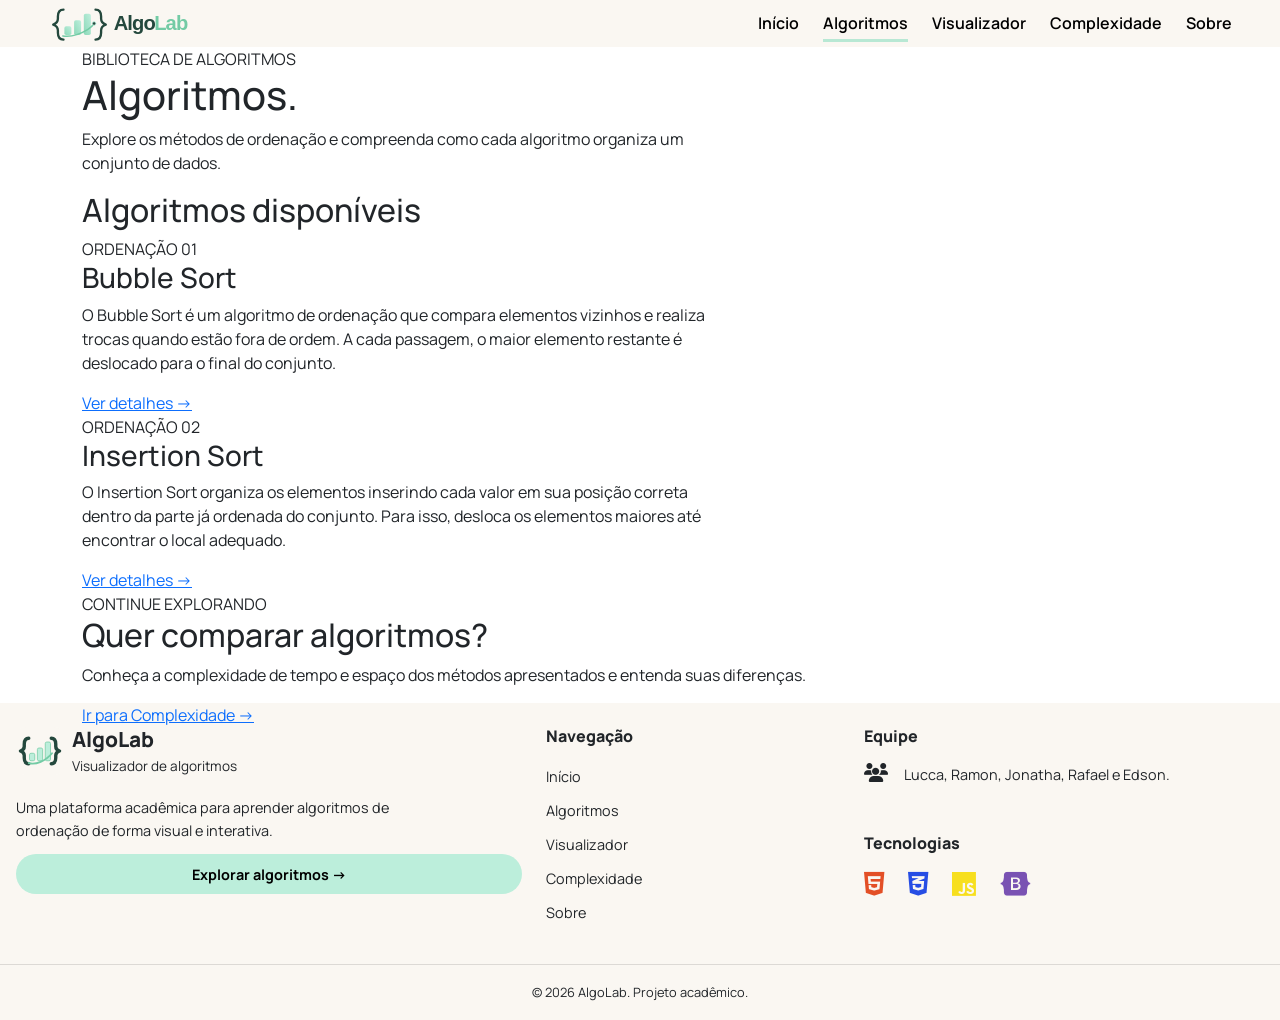
==== commit 36212d2e: "fix: corrige estrutura HTML da página algoritmos" ====
--- a/algoritmos.html
+++ b/algoritmos.html
@@ -1,304 +1,330 @@
-
 <!doctype html>
 <html lang="pt-BR">
-  <head>
+
+<head>
+  <!-- ==========================================
+       1. CONFIGURAÇÕES DO DOCUMENTO
+  =========================================== -->
+
+  <meta charset="UTF-8" />
+  <meta name="viewport" content="width=device-width, initial-scale=1.0" />
+
+  <title>AlgoLab | Algoritmos</title>
+
+  <!-- Favicon -->
+  <link
+    rel="icon"
+    type="image/svg+xml"
+    href="src/assets/images/algolab-favicon.svg"
+  />
+
+  <!-- Fonte principal -->
+  <link rel="preconnect" href="https://fonts.googleapis.com" />
+  <link rel="preconnect" href="https://fonts.gstatic.com" crossorigin />
+  <link
+    href="https://fonts.googleapis.com/css2?family=Manrope:wght@400;500;600;700;800&display=swap"
+    rel="stylesheet"
+  />
+
+  <!-- Bootstrap CSS -->
+  <link
+    href="https://cdn.jsdelivr.net/npm/bootstrap@5.3.8/dist/css/bootstrap.min.css"
+    rel="stylesheet"
+  />
+
+  <!-- Biblioteca de ícones Font Awesome -->
+  <link
+    rel="stylesheet"
+    href="https://cdnjs.cloudflare.com/ajax/libs/font-awesome/6.7.2/css/all.min.css"
+  />
+
+  <!-- CSS próprio do projeto -->
+  <link rel="stylesheet" href="src/css/base.css" />
+  <link rel="stylesheet" href="src/css/layout.css" />
+  <link rel="stylesheet" href="src/css/components.css" />
+
+  <!-- CSS específico da página -->
+  <link rel="stylesheet" href="src/css/pages/algoritmos.css" />
+
+</head>
+
+<body>
+
+  <!-- ==========================================
+       2. CABEÇALHO E NAVEGAÇÃO PRINCIPAL
+  =========================================== -->
+
+  <header>
+    <nav
+      aria-label="Navegação principal"
+      class="d-flex justify-content-between align-items-center px-5"
+    >
+
+      <!-- Logo do projeto -->
+      <div>
+        <img src="src/assets/images/algolab-logo.svg" alt="Logo AlgoLab" />
+      </div>
+
+      <!-- Links de navegação -->
+      <ul class="d-flex align-items-center gap-4 list-unstyled mb-0">
+        <li><a href="index.html">Início</a></li>
+        <li><a href="algoritmos.html" aria-current="page">Algoritmos</a></li>
+        <li><a href="visualizador.html">Visualizador</a></li>
+        <li><a href="complexidade.html">Complexidade</a></li>
+        <li><a href="sobre.html">Sobre</a></li>
+      </ul>
+
+    </nav>
+  </header>
+
+
+  <!-- ==========================================
+       3. CONTEÚDO PRINCIPAL
+  =========================================== -->
+
+  <main>
+
     <!-- ==========================================
-         CONFIGURAÇÕES DO DOCUMENTO
+         3.1. APRESENTAÇÃO DA PÁGINA
     =========================================== -->
-    <meta charset="UTF-8" />
-    <meta name="viewport" content="width=device-width, initial-scale=1.0" />
-
-    <title>AlgoLab | Algoritmos</title>
-
-    <!-- Favicon -->
-    <link
-      rel="icon"
-      type="image/svg+xml"
-      href="src/assets/images/favicon.svg"
-    />
-
-    <!-- Bootstrap CSS -->
-    <link
-      href="https://cdn.jsdelivr.net/npm/bootstrap@5.3.8/dist/css/bootstrap.min.css"
-      rel="stylesheet"
-    />
-
-    <!-- CSS próprio do projeto -->
-    <link rel="stylesheet" href="src/css/base.css" />
-    <link rel="stylesheet" href="src/css/layout.css" />
-    <link rel="stylesheet" href="src/css/components.css" />
-
-    <!-- CSS próprio do projeto -->
-    <link rel="stylesheet" href="src/css/base.css" />
-    <link rel="stylesheet" href="src/css/layout.css" />
-    <link rel="stylesheet" href="src/css/components.css" />
-
-    <!-- Fonte textual -->
-    <link rel="preconnect" href="https://fonts.googleapis.com" />
-    <link rel="preconnect" href="https://fonts.gstatic.com" crossorigin />
-    <link
-      href="https://fonts.googleapis.com/css2?family=Manrope:wght@400;500;600;700;800&display=swap"
-      rel="stylesheet"
-    />
-
-    <!-- FavIcons  -->
-    <link
-      rel="stylesheet"
-      href="https://cdnjs.cloudflare.com/ajax/libs/font-awesome/6.7.2/css/all.min.css"
-    />
-  </head>
-
-  <body>
+
+    <section class="algorithms-hero">
+      <div class="container">
+        <div class="row align-items-center">
+
+          <!-- Texto de apresentação -->
+          <div class="col-md-7">
+            <span>BIBLIOTECA DE ALGORITMOS</span>
+
+            <h1>Algoritmos.</h1>
+
+            <p>
+              Explore os métodos de ordenação e compreenda como cada
+              algoritmo organiza um conjunto de dados.
+            </p>
+          </div>
+
+          <!-- Ilustração da seção -->
+          <div class="col-md-5">
+            <div class="algorithms-hero-illustration">
+              <!-- Espaço reservado para ilustração -->
+            </div>
+          </div>
+
+        </div>
+      </div>
+    </section>
+
 
     <!-- ==========================================
-         CABEÇALHO E NAVEGAÇÃO PRINCIPAL
+         3.2. CATÁLOGO DE ALGORITMOS
     =========================================== -->
-    <header>
-      <nav
-        aria-label="Navegação principal"
-        class="d-flex justify-content-between align-items-center px-5"
-      >
-        <!-- Logo do projeto -->
-        <div>
-          <img src="src/assets/images/algolab-logo.svg" alt="Logo AlgoLab" />
-        </div>
-
-        <!-- Links de navegação entre as páginas -->
-        <ul class="d-flex align-items-center gap-4 list-unstyled mb-0">
-          <li><a href="index.html">Início</a></li>
-          <li><a href="algoritmos.html" aria-current="page">Algoritmos</a></li>
-          <li><a href="visualizador.html">Visualizador</a></li>
-          <li><a href="complexidade.html">Complexidade</a></li>
-          <li><a href="sobre.html">Sobre</a></li>
-        </ul>
-      </nav>
-    </header>
-
-
-    <!-- ==========================================
-         CONTEÚDO PRINCIPAL
-    =========================================== -->
-    <main>
-
-      <!-- ==========================================
-           APRESENTAÇÃO DA PÁGINA
-      =========================================== -->
-      <section class="algorithms-hero">
-        <div class="container">
+
+    <section class="algorithms-catalog">
+      <div class="container">
+
+        <h2>Algoritmos disponíveis</h2>
+
+        <!-- Card do Bubble Sort -->
+        <article class="algorithm-card bubble-card">
+
+          <!-- Identificação e numeração do algoritmo -->
+          <div class="algorithm-card-header">
+            <span>ORDENAÇÃO</span>
+            <span>01</span>
+          </div>
+
+          <h3>Bubble Sort</h3>
+
           <div class="row align-items-center">
 
-            <!-- Texto de apresentação -->
+            <!-- Descrição e acesso ao visualizador -->
             <div class="col-md-7">
-              <span>BIBLIOTECA DE ALGORITMOS</span>
-
-              <h1>Algoritmos.</h1>
-
               <p>
-                Explore os métodos de ordenação e compreenda como cada
-                algoritmo organiza um conjunto de dados.
+                O Bubble Sort é um algoritmo de ordenação que compara
+                elementos vizinhos e realiza trocas quando estão fora de
+                ordem. A cada passagem, o maior elemento restante é
+                deslocado para o final do conjunto.
               </p>
-            </div>
-
-            <!-- Ilustração da seção -->
+
+              <a href="visualizador.html?algoritmo=bubble">
+                Ver detalhes →
+              </a>
+            </div>
+
+            <!-- Ilustração do Bubble Sort -->
             <div class="col-md-5">
-              <div class="algorithms-hero-illustration">
+              <div class="algorithm-card-illustration bubble-illustration">
                 <!-- Espaço reservado para ilustração -->
               </div>
             </div>
 
           </div>
-        </div>
-      </section>
-
-
-      <!-- ==========================================
-           CATÁLOGO DE ALGORITMOS
-      =========================================== -->
-      <section class="algorithms-catalog">
-        <div class="container">
-
-          <h2>Algoritmos disponíveis</h2>
-
-          <!-- Card do Bubble Sort -->
-          <article class="algorithm-card bubble-card">
-
-            <!-- Identificação e numeração do algoritmo -->
-            <div class="algorithm-card-header">
-              <span>ORDENAÇÃO</span>
-              <span>01</span>
-            </div>
-
-            <h3>Bubble Sort</h3>
-
-            <div class="row align-items-center">
-
-              <!-- Descrição e acesso ao visualizador -->
-              <div class="col-md-7">
-                <p>
-                  O Bubble Sort é um algoritmo de ordenação que compara
-                  elementos vizinhos e realiza trocas quando estão fora de
-                  ordem. A cada passagem, o maior elemento restante é
-                  deslocado para o final do conjunto.
-                </p>
-
-                <a href="visualizador.html?algoritmo=bubble">
-                  Ver detalhes →
-                </a>
+        </article>
+
+
+        <!-- Card do Insertion Sort -->
+        <article class="algorithm-card insertion-card">
+
+          <!-- Identificação e numeração do algoritmo -->
+          <div class="algorithm-card-header">
+            <span>ORDENAÇÃO</span>
+            <span>02</span>
+          </div>
+
+          <h3>Insertion Sort</h3>
+
+          <div class="row align-items-center">
+
+            <!-- Descrição e acesso ao visualizador -->
+            <div class="col-md-7">
+              <p>
+                O Insertion Sort organiza os elementos inserindo cada
+                valor em sua posição correta dentro da parte já ordenada
+                do conjunto. Para isso, desloca os elementos maiores
+                até encontrar o local adequado.
+              </p>
+
+              <a href="visualizador.html?algoritmo=insertion">
+                Ver detalhes →
+              </a>
+            </div>
+
+            <!-- Ilustração do Insertion Sort -->
+            <div class="col-md-5">
+              <div class="algorithm-card-illustration insertion-illustration">
+                <!-- Espaço reservado para ilustração -->
               </div>
-
-              <!-- Ilustração do Bubble Sort -->
-              <div class="col-md-5">
-                <div class="algorithm-card-illustration bubble-illustration">
-                  <!-- Espaço reservado para ilustração -->
-                </div>
-              </div>
-
-            </div>
-          </article>
-
-
-          <!-- Card do Insertion Sort -->
-          <article class="algorithm-card insertion-card">
-
-            <!-- Identificação e numeração do algoritmo -->
-            <div class="algorithm-card-header">
-              <span>ORDENAÇÃO</span>
-              <span>02</span>
-            </div>
-
-            <h3>Insertion Sort</h3>
-
-            <div class="row align-items-center">
-
-              <!-- Descrição e acesso ao visualizador -->
-              <div class="col-md-7">
-                <p>
-                  O Insertion Sort organiza os elementos inserindo cada
-                  valor em sua posição correta dentro da parte já ordenada
-                  do conjunto. Para isso, desloca os elementos maiores
-                  até encontrar o local adequado.
-                </p>
-
-                <a href="visualizador.html?algoritmo=insertion">
-                  Ver detalhes →
-                </a>
-              </div>
-
-              <!-- Ilustração do Insertion Sort -->
-              <div class="col-md-5">
-                <div class="algorithm-card-illustration insertion-illustration">
-                  <!-- Espaço reservado para ilustração -->
-                </div>
-              </div>
-
-            </div>
-          </article>
-
-        </div>
-      </section>
-
-
-      <!-- ==========================================
-           CHAMADA PARA A PÁGINA DE COMPLEXIDADE
-      =========================================== -->
-      <section class="algorithms-comparison">
-        <div class="container">
-
-          <span>CONTINUE EXPLORANDO</span>
-
-          <h2>Quer comparar algoritmos?</h2>
-
-          <p>
-            Conheça a complexidade de tempo e espaço dos métodos
-            apresentados e entenda suas diferenças.
-          </p>
-
-          <a href="complexidade.html">
-            Ir para Complexidade →
+            </div>
+
+          </div>
+        </article>
+
+      </div>
+    </section>
+
+
+    <!-- ==========================================
+         3.3. CHAMADA PARA A PÁGINA DE COMPLEXIDADE
+    =========================================== -->
+
+    <section class="algorithms-comparison">
+      <div class="container">
+
+        <span>CONTINUE EXPLORANDO</span>
+
+        <h2>Quer comparar algoritmos?</h2>
+
+        <p>
+          Conheça a complexidade de tempo e espaço dos métodos
+          apresentados e entenda suas diferenças.
+        </p>
+
+        <a href="complexidade.html">
+          Ir para Complexidade →
+        </a>
+
+      </div>
+    </section>
+
+  </main>
+
+
+  <!-- ==========================================
+       4. RODAPÉ
+  =========================================== -->
+
+  <footer class="footer">
+
+    <div class="row g-4 footer-content px-3">
+
+      <!-- Coluna 1: Identidade do projeto -->
+      <div class="col-12 col-md-5 footer-brand">
+
+        <!-- Logo e identificação da plataforma -->
+        <div class="d-flex align-items-center gap-2 footer-brand-header">
+          <img
+            src="src/assets/images/algolab-favicon.svg"
+            alt="Ícone AlgoLab"
+            class="footer-favicon"
+          />
+
+          <div>
+            <h2>AlgoLab</h2>
+            <p>Visualizador de algoritmos</p>
+          </div>
+        </div>
+
+        <!-- Descrição do projeto -->
+        <p class="footer-description">
+          Uma plataforma acadêmica para aprender algoritmos de ordenação de
+          forma visual e interativa.
+        </p>
+
+        <!-- Link para acessar os algoritmos -->
+        <div class="btn-algolab rounded-5 p-2 text-center">
+          <a href="algoritmos.html" class="footer-link">
+            Explorar algoritmos →
           </a>
-
-        </div>
-      </section>
-
-    </main>
-
-
-    <!-- ==========================================
-         RODAPÉ
-    =========================================== -->
-    <footer class="footer">
-      <div class="row g-4 footer-content px-3">
-        <!-- Coluna 1: Identidade do projeto -->
-        <div class="col-12 col-md-5 footer-brand">
-          <div class="d-flex align-items-center gap-2 footer-brand-header">
-            <img
-              src="src/assets/images/algolab-favicon.svg"
-              alt="Ícone AlgoLab"
-              class="footer-favicon"
-            />
-
-            <div>
-              <h2>AlgoLab</h2>
-              <p>Visualizador de algoritmos</p>
-            </div>
-          </div>
-
-          <p class="footer-description">
-            Uma plataforma acadêmica para aprender algoritmos de ordenação de
-            forma visual e interativa.
-          </p>
-
-          <div class="text-center footer-button rounded-3 p-2">
-              <a href="algoritmos.html" class="footer-link">
-                Explorar algoritmos →
-              </a>
-          </div>
-        </div>
-
-        <!-- Coluna 2: Navegação -->
-        <div class="col-12 col-md-3 footer-navigation">
-          <h3>Navegação</h3>
-
-          <nav aria-label="Navegação do rodapé">
-            <ul class="list-unstyled mb-0">
-              <li><a href="index.html">Início</a></li>
-              <li><a href="algoritmos.html">Algoritmos</a></li>
-              <li><a href="visualizador.html">Visualizador</a></li>
-              <li><a href="complexidade.html">Complexidade</a></li>
-              <li><a href="sobre.html">Sobre</a></li>
-            </ul>
-          </nav>
-        </div>
-
-        <!-- Coluna 3: Informações -->
-        <div class="col-12 col-md-4 footer-information">
-          <div class="footer-team mb-5">
-            <h3>Equipe</h3>
-
-            <div class="d-flex gap-3">
-              <i class="fa-solid fa-users"></i>
-              <p>Lucca, Ramon, Jonatha, Rafael e Edson.</p>
-            </div>
-          </div>
-
-          <div class="footer-technologies">
-            <h3>Tecnologias</h3>
-
-            <div class="d-flex align-items-center gap-4">
-              <i class="fa-brands fa-html5 html-icon" title="HTML5"></i>
-              <i class="fa-brands fa-css3-alt css-icon" title="CSS3"></i>
-              <i class="fa-brands fa-js javascript-icon" title="JavaScript"></i>
-              <i class="fa-brands fa-bootstrap bootstrap-icon" title="Bootstrap"></i>
-            </div>
-          </div>
-        </div>
-      </div>
-
-      <!-- Rodapé inferior -->
-      <div class="footer-bottom">
-        <p>&copy; 2026 AlgoLab. Projeto acadêmico.</p>
-      </div>
-    </footer>
-
-  </body>
-</html>
+        </div>
+
+      </div>
+
+
+      <!-- Coluna 2: Navegação -->
+      <div class="col-12 col-md-3 footer-navigation">
+
+        <h3>Navegação</h3>
+
+        <nav aria-label="Navegação do rodapé">
+          <ul class="list-unstyled mb-0">
+            <li><a href="index.html">Início</a></li>
+            <li><a href="algoritmos.html">Algoritmos</a></li>
+            <li><a href="visualizador.html">Visualizador</a></li>
+            <li><a href="complexidade.html">Complexidade</a></li>
+            <li><a href="sobre.html">Sobre</a></li>
+          </ul>
+        </nav>
+
+      </div>
+
+
+      <!-- Coluna 3: Informações -->
+      <div class="col-12 col-md-4 footer-information">
+
+        <!-- Integrantes da equipe -->
+        <div class="footer-team mb-5">
+          <h3>Equipe</h3>
+
+          <div class="d-flex gap-3">
+            <i class="fa-solid fa-users" aria-hidden="true"></i>
+            <p>Lucca, Ramon, Jonatha, Rafael e Edson.</p>
+          </div>
+        </div>
+
+        <!-- Tecnologias utilizadas no projeto -->
+        <div class="footer-technologies">
+          <h3>Tecnologias</h3>
+
+          <div class="d-flex align-items-center gap-4">
+            <i class="fa-brands fa-html5 html-icon" title="HTML5" aria-hidden="true"></i>
+            <i class="fa-brands fa-css3-alt css-icon" title="CSS3" aria-hidden="true"></i>
+            <i class="fa-brands fa-js javascript-icon" title="JavaScript" aria-hidden="true"></i>
+            <i class="fa-brands fa-bootstrap bootstrap-icon" title="Bootstrap" aria-hidden="true"></i>
+          </div>
+        </div>
+
+      </div>
+
+    </div>
+
+
+    <!-- Copyright e identificação acadêmica -->
+    <div class="footer-bottom">
+      <p>&copy; 2026 AlgoLab. Projeto acadêmico.</p>
+    </div>
+
+  </footer>
+
+</body>
+</html>
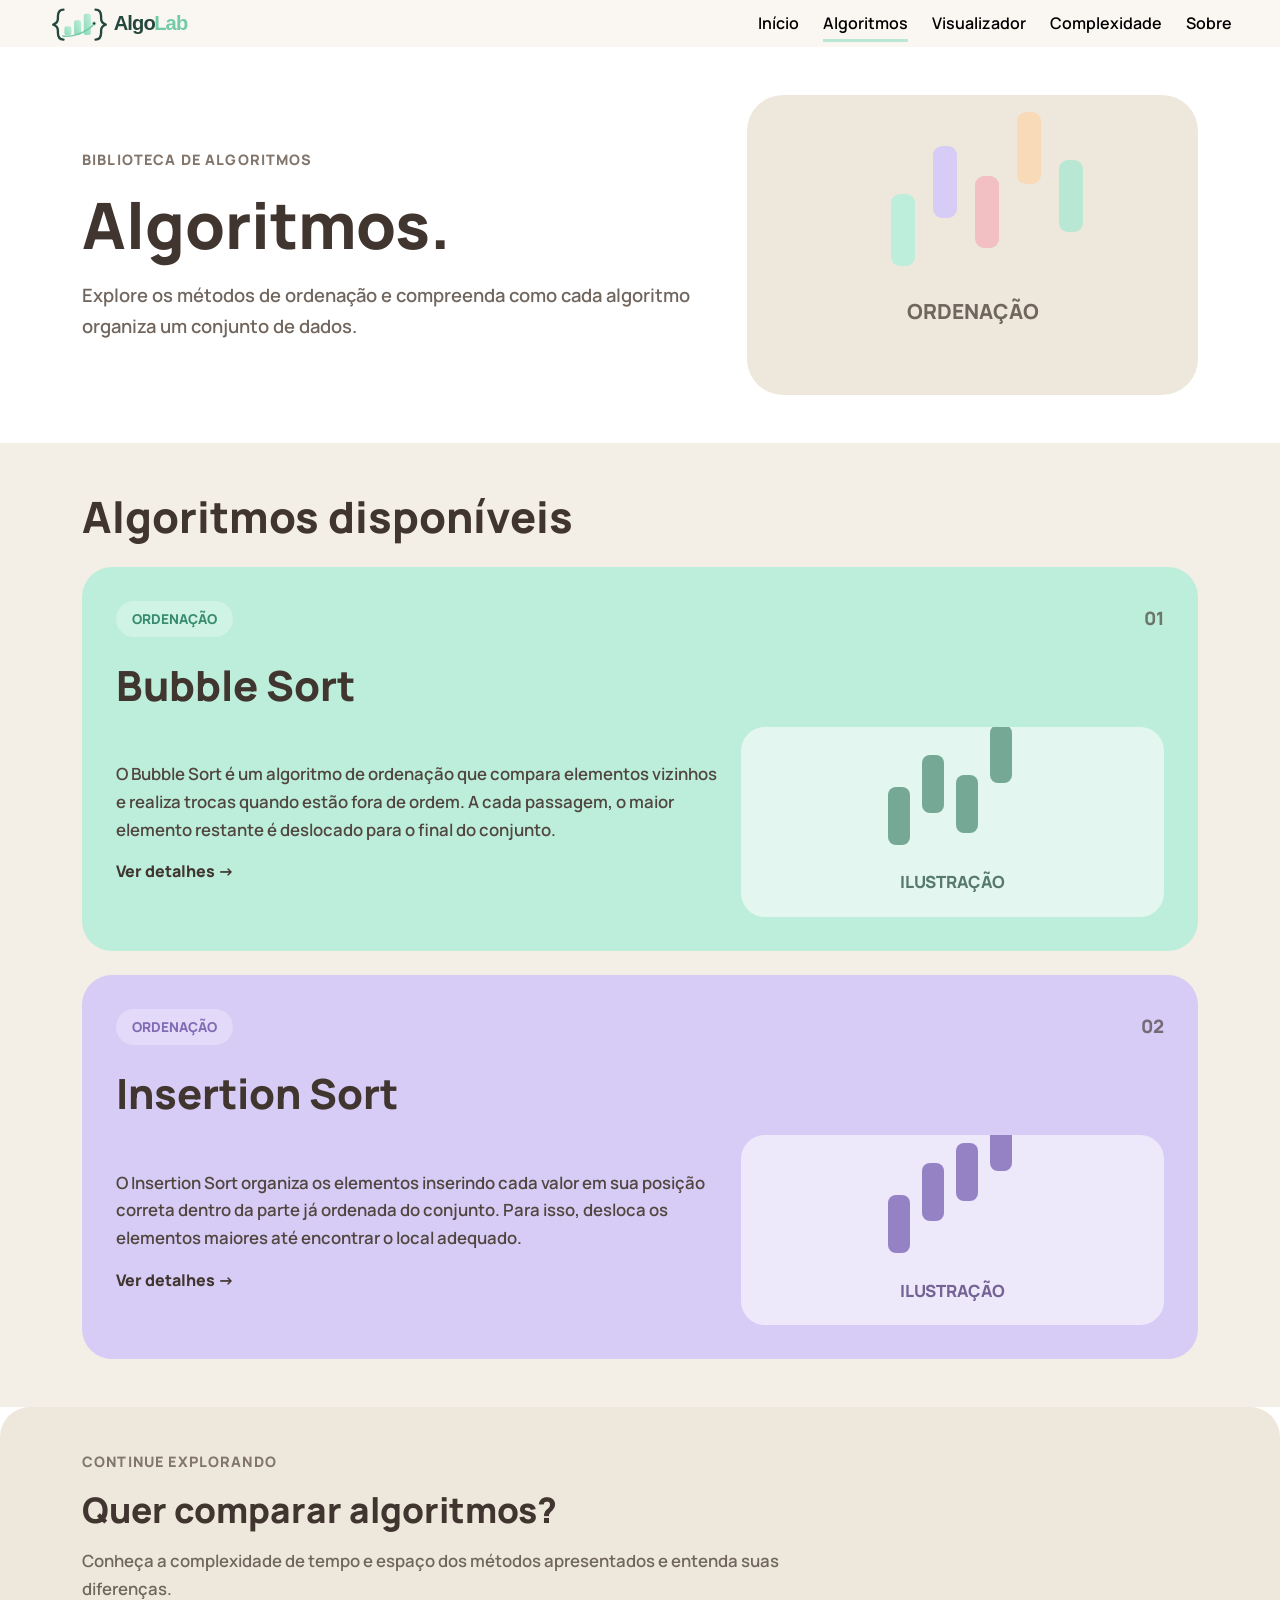
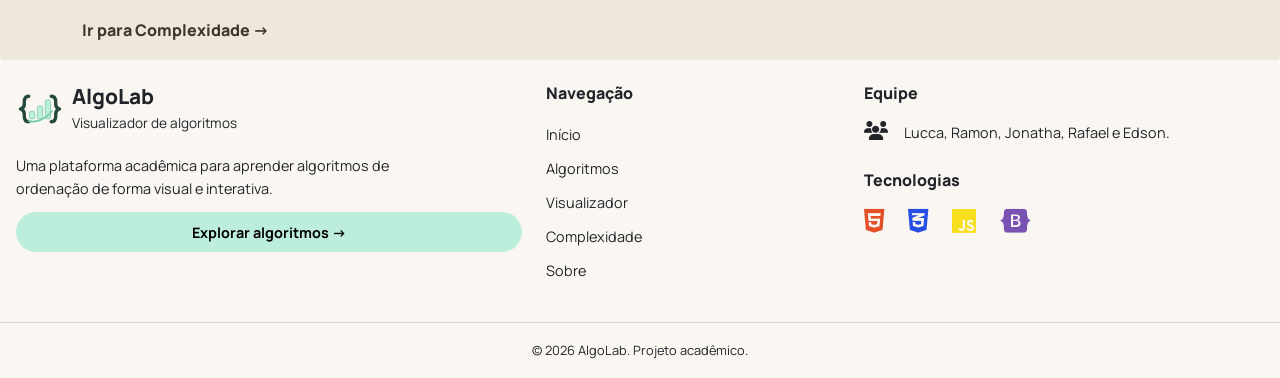
==== commit 3c178896: "Padroniza o estilo do footer em todas as páginas através do layout.css e adciona os gifs dos tipos d" ====
--- a/algoritmos.html
+++ b/algoritmos.html
@@ -1,71 +1,48 @@
+
 <!doctype html>
 <html lang="pt-BR">
 
 <head>
-  <!-- ==========================================
-       1. CONFIGURAÇÕES DO DOCUMENTO
-  =========================================== -->
+  <!-- CONFIGURAÇÕES -->
 
   <meta charset="UTF-8" />
   <meta name="viewport" content="width=device-width, initial-scale=1.0" />
 
   <title>AlgoLab | Algoritmos</title>
 
-  <!-- Favicon -->
-  <link
-    rel="icon"
-    type="image/svg+xml"
-    href="src/assets/images/algolab-favicon.svg"
-  />
-
-  <!-- Fonte principal -->
+  <link rel="icon" type="image/svg+xml" href="src/assets/images/algolab-favicon.svg" />
+
+  <!-- FONTES E BIBLIOTECAS -->
+
   <link rel="preconnect" href="https://fonts.googleapis.com" />
   <link rel="preconnect" href="https://fonts.gstatic.com" crossorigin />
-  <link
-    href="https://fonts.googleapis.com/css2?family=Manrope:wght@400;500;600;700;800&display=swap"
-    rel="stylesheet"
-  />
-
-  <!-- Bootstrap CSS -->
-  <link
-    href="https://cdn.jsdelivr.net/npm/bootstrap@5.3.8/dist/css/bootstrap.min.css"
-    rel="stylesheet"
-  />
-
-  <!-- Biblioteca de ícones Font Awesome -->
-  <link
-    rel="stylesheet"
-    href="https://cdnjs.cloudflare.com/ajax/libs/font-awesome/6.7.2/css/all.min.css"
-  />
-
-  <!-- CSS próprio do projeto -->
+  <link href="https://fonts.googleapis.com/css2?family=Manrope:wght@400;500;600;700;800&display=swap" rel="stylesheet" />
+
+  <link href="https://cdn.jsdelivr.net/npm/bootstrap@5.3.8/dist/css/bootstrap.min.css" rel="stylesheet" />
+
+  <link rel="stylesheet" href="https://cdnjs.cloudflare.com/ajax/libs/font-awesome/6.7.2/css/all.min.css" />
+
+  <!-- CSS DO PROJETO -->
+
   <link rel="stylesheet" href="src/css/base.css" />
   <link rel="stylesheet" href="src/css/layout.css" />
   <link rel="stylesheet" href="src/css/components.css" />
-
-  <!-- CSS específico da página -->
   <link rel="stylesheet" href="src/css/pages/algoritmos.css" />
 
 </head>
 
 <body>
 
-  <!-- ==========================================
-       2. CABEÇALHO E NAVEGAÇÃO PRINCIPAL
-  =========================================== -->
+  <!-- 1. HEADER -->
 
   <header>
-    <nav
-      aria-label="Navegação principal"
-      class="d-flex justify-content-between align-items-center px-5"
-    >
-
-      <!-- Logo do projeto -->
+    <nav aria-label="Navegação principal"
+         class="d-flex justify-content-between align-items-center px-5">
+
       <div>
         <img src="src/assets/images/algolab-logo.svg" alt="Logo AlgoLab" />
       </div>
 
-      <!-- Links de navegação -->
       <ul class="d-flex align-items-center gap-4 list-unstyled mb-0">
         <li><a href="index.html">Início</a></li>
         <li><a href="algoritmos.html" aria-current="page">Algoritmos</a></li>
@@ -78,37 +55,33 @@
   </header>
 
 
-  <!-- ==========================================
-       3. CONTEÚDO PRINCIPAL
-  =========================================== -->
+  <!-- 2. CONTEÚDO PRINCIPAL -->
 
   <main>
 
-    <!-- ==========================================
-         3.1. APRESENTAÇÃO DA PÁGINA
-    =========================================== -->
-
-    <section class="algorithms-hero">
+    <!-- 2.1 HERO -->
+
+    <section class="algorithms-hero py-5">
       <div class="container">
-        <div class="row align-items-center">
-
-          <!-- Texto de apresentação -->
+        <div class="row align-items-center g-4">
+
           <div class="col-md-7">
-            <span>BIBLIOTECA DE ALGORITMOS</span>
-
-            <h1>Algoritmos.</h1>
-
-            <p>
+
+            <span class="d-inline-block mb-3">
+              BIBLIOTECA DE ALGORITMOS
+            </span>
+
+            <h1 class="mb-3">Algoritmos.</h1>
+
+            <p class="mb-0">
               Explore os métodos de ordenação e compreenda como cada
               algoritmo organiza um conjunto de dados.
             </p>
-          </div>
-
-          <!-- Ilustração da seção -->
+
+          </div>
+
           <div class="col-md-5">
-            <div class="algorithms-hero-illustration">
-              <!-- Espaço reservado para ilustração -->
-            </div>
+            <div class="algorithms-hero-illustration"></div>
           </div>
 
         </div>
@@ -116,31 +89,29 @@
     </section>
 
 
-    <!-- ==========================================
-         3.2. CATÁLOGO DE ALGORITMOS
-    =========================================== -->
-
-    <section class="algorithms-catalog">
+    <!-- 2.2 CATÁLOGO -->
+
+    <section class="algorithms-catalog py-5">
       <div class="container">
 
-        <h2>Algoritmos disponíveis</h2>
-
-        <!-- Card do Bubble Sort -->
-        <article class="algorithm-card bubble-card">
-
-          <!-- Identificação e numeração do algoritmo -->
-          <div class="algorithm-card-header">
+        <h2 class="mb-4">Algoritmos disponíveis</h2>
+
+        <!-- BUBBLE SORT -->
+
+        <article class="algorithm-card bubble-card mb-4">
+
+          <div class="algorithm-card-header d-flex justify-content-between align-items-center gap-3 mb-4">
             <span>ORDENAÇÃO</span>
             <span>01</span>
           </div>
 
-          <h3>Bubble Sort</h3>
-
-          <div class="row align-items-center">
-
-            <!-- Descrição e acesso ao visualizador -->
+          <h3 class="mb-3">Bubble Sort</h3>
+
+          <div class="row align-items-center g-4">
+
             <div class="col-md-7">
-              <p>
+
+              <p class="mb-3">
                 O Bubble Sort é um algoritmo de ordenação que compara
                 elementos vizinhos e realiza trocas quando estão fora de
                 ordem. A cada passagem, o maior elemento restante é
@@ -150,35 +121,33 @@
               <a href="visualizador.html?algoritmo=bubble">
                 Ver detalhes →
               </a>
-            </div>
-
-            <!-- Ilustração do Bubble Sort -->
+
+            </div>
+
             <div class="col-md-5">
-              <div class="algorithm-card-illustration bubble-illustration">
-                <!-- Espaço reservado para ilustração -->
-              </div>
+              <div class="algorithm-card-illustration bubble-illustration"></div>
             </div>
 
           </div>
         </article>
 
 
-        <!-- Card do Insertion Sort -->
+        <!-- INSERTION SORT -->
+
         <article class="algorithm-card insertion-card">
 
-          <!-- Identificação e numeração do algoritmo -->
-          <div class="algorithm-card-header">
+          <div class="algorithm-card-header d-flex justify-content-between align-items-center gap-3 mb-4">
             <span>ORDENAÇÃO</span>
             <span>02</span>
           </div>
 
-          <h3>Insertion Sort</h3>
-
-          <div class="row align-items-center">
-
-            <!-- Descrição e acesso ao visualizador -->
+          <h3 class="mb-3">Insertion Sort</h3>
+
+          <div class="row align-items-center g-4">
+
             <div class="col-md-7">
-              <p>
+
+              <p class="mb-3">
                 O Insertion Sort organiza os elementos inserindo cada
                 valor em sua posição correta dentro da parte já ordenada
                 do conjunto. Para isso, desloca os elementos maiores
@@ -188,13 +157,11 @@
               <a href="visualizador.html?algoritmo=insertion">
                 Ver detalhes →
               </a>
-            </div>
-
-            <!-- Ilustração do Insertion Sort -->
+
+            </div>
+
             <div class="col-md-5">
-              <div class="algorithm-card-illustration insertion-illustration">
-                <!-- Espaço reservado para ilustração -->
-              </div>
+              <div class="algorithm-card-illustration insertion-illustration"></div>
             </div>
 
           </div>
@@ -204,18 +171,18 @@
     </section>
 
 
-    <!-- ==========================================
-         3.3. CHAMADA PARA A PÁGINA DE COMPLEXIDADE
-    =========================================== -->
-
-    <section class="algorithms-comparison">
+    <!-- 2.3 CHAMADA PARA COMPLEXIDADE -->
+
+    <section class="algorithms-comparison mx-auto">
       <div class="container">
 
-        <span>CONTINUE EXPLORANDO</span>
-
-        <h2>Quer comparar algoritmos?</h2>
-
-        <p>
+        <span class="d-inline-block mb-3">
+          CONTINUE EXPLORANDO
+        </span>
+
+        <h2 class="mb-3">Quer comparar algoritmos?</h2>
+
+        <p class="mb-3">
           Conheça a complexidade de tempo e espaço dos métodos
           apresentados e entenda suas diferenças.
         </p>
@@ -230,19 +197,18 @@
   </main>
 
 
-  <!-- ==========================================
-       4. RODAPÉ
-  =========================================== -->
+  <!-- 3. FOOTER -->
 
   <footer class="footer">
 
     <div class="row g-4 footer-content px-3">
 
-      <!-- Coluna 1: Identidade do projeto -->
+      <!-- IDENTIDADE -->
+
       <div class="col-12 col-md-5 footer-brand">
 
-        <!-- Logo e identificação da plataforma -->
         <div class="d-flex align-items-center gap-2 footer-brand-header">
+
           <img
             src="src/assets/images/algolab-favicon.svg"
             alt="Ícone AlgoLab"
@@ -253,16 +219,15 @@
             <h2>AlgoLab</h2>
             <p>Visualizador de algoritmos</p>
           </div>
-        </div>
-
-        <!-- Descrição do projeto -->
+
+        </div>
+
         <p class="footer-description">
           Uma plataforma acadêmica para aprender algoritmos de ordenação de
           forma visual e interativa.
         </p>
 
-        <!-- Link para acessar os algoritmos -->
-        <div class="btn-algolab rounded-5 p-2 text-center">
+        <div class="btn-algolab">
           <a href="algoritmos.html" class="footer-link">
             Explorar algoritmos →
           </a>
@@ -271,7 +236,8 @@
       </div>
 
 
-      <!-- Coluna 2: Navegação -->
+      <!-- NAVEGAÇÃO -->
+
       <div class="col-12 col-md-3 footer-navigation">
 
         <h3>Navegação</h3>
@@ -289,11 +255,11 @@
       </div>
 
 
-      <!-- Coluna 3: Informações -->
+      <!-- INFORMAÇÕES -->
+
       <div class="col-12 col-md-4 footer-information">
 
-        <!-- Integrantes da equipe -->
-        <div class="footer-team mb-5">
+        <div class="footer-team">
           <h3>Equipe</h3>
 
           <div class="d-flex gap-3">
@@ -302,11 +268,10 @@
           </div>
         </div>
 
-        <!-- Tecnologias utilizadas no projeto -->
         <div class="footer-technologies">
           <h3>Tecnologias</h3>
 
-          <div class="d-flex align-items-center gap-4">
+          <div class="d-flex align-items-center gap-4 footer-tech-icons">
             <i class="fa-brands fa-html5 html-icon" title="HTML5" aria-hidden="true"></i>
             <i class="fa-brands fa-css3-alt css-icon" title="CSS3" aria-hidden="true"></i>
             <i class="fa-brands fa-js javascript-icon" title="JavaScript" aria-hidden="true"></i>
@@ -319,7 +284,8 @@
     </div>
 
 
-    <!-- Copyright e identificação acadêmica -->
+    <!-- COPYRIGHT -->
+
     <div class="footer-bottom">
       <p>&copy; 2026 AlgoLab. Projeto acadêmico.</p>
     </div>
@@ -327,4 +293,4 @@
   </footer>
 
 </body>
-</html>+</html>
--- a/src/css/pages/algoritmos.css
+++ b/src/css/pages/algoritmos.css
@@ -0,0 +1,270 @@
+
+/* ==========================================
+   1. HERO
+========================================== */
+
+.algorithms-hero h1 {
+    color: #40352f;
+    font-size: clamp(2.7rem, 5vw, 4.5rem);
+    font-weight: 800;
+}
+
+.algorithms-hero p {
+    color: #71665e;
+    font-size: 1.15rem;
+    font-weight: 600;
+    line-height: 1.7;
+}
+
+.algorithms-hero span,
+.algorithms-comparison span {
+    color: #82766c;
+    font-size: 0.9rem;
+    font-weight: 800;
+    letter-spacing: 0.08em;
+}
+
+/* Ilustração */
+
+.algorithms-hero-illustration {
+    position: relative;
+    min-height: 300px;
+    border-radius: 36px;
+    background-color: #eee8dc;
+    overflow: hidden;
+}
+
+.algorithms-hero-illustration::before {
+    content: "";
+    position: absolute;
+    left: 50%;
+    bottom: 43%;
+    width: 24px;
+    height: 72px;
+    border-radius: 9px;
+    background-color: var(--color-mint);
+    transform: translateX(-82px);
+    box-shadow:
+        42px -48px 0 var(--color-lilac),
+        84px -18px 0 var(--color-pink),
+        126px -82px 0 var(--color-peach),
+        168px -34px 0 var(--color-green);
+}
+
+.algorithms-hero-illustration::after {
+    content: "ORDENAÇÃO";
+    position: absolute;
+    top: 67%;
+    width: 100%;
+    color: #71665e;
+    font-size: 1.3rem;
+    font-weight: 800;
+    text-align: center;
+}
+
+
+/* ==========================================
+   2. CATÁLOGO
+========================================== */
+
+.algorithms-catalog {
+    background-color: #f3efe7;
+}
+
+.algorithms-catalog h2,
+.algorithm-card h3,
+.algorithms-comparison h2 {
+    color: #40352f;
+    font-weight: 800;
+}
+
+.algorithms-catalog h2 {
+    font-size: clamp(1.8rem, 3.5vw, 2.7rem);
+}
+
+/* Cards */
+
+.algorithm-card {
+    padding: clamp(22px, 3.5vw, 34px);
+    border: 0;
+    border-radius: 30px;
+    color: #40352f;
+    transition: transform 0.2s ease, box-shadow 0.2s ease;
+}
+
+.algorithm-card:hover {
+    transform: translateY(-4px);
+    box-shadow: 0 12px 28px rgba(64, 53, 47, 0.08);
+}
+
+.algorithm-card-header span:first-child {
+    padding: 8px 16px;
+    border-radius: 30px;
+    background-color: rgba(255, 255, 255, 0.28);
+    color: #398b70;
+    font-size: 0.85rem;
+    font-weight: 800;
+}
+
+.algorithm-card-header span:last-child {
+    color: rgba(64, 53, 47, 0.65);
+    font-size: 1.15rem;
+    font-weight: 800;
+}
+
+.algorithm-card h3 {
+    font-size: clamp(1.8rem, 3.5vw, 2.6rem);
+}
+
+.algorithm-card p {
+    max-width: 620px;
+    color: #51463f;
+    font-size: 1.05rem;
+    font-weight: 600;
+    line-height: 1.65;
+}
+
+.algorithm-card a,
+.algorithms-comparison a {
+    color: #40352f;
+    font-weight: 800;
+    text-decoration: none;
+    transition: color 0.2s ease;
+}
+
+.algorithm-card a:hover,
+.algorithms-comparison a:hover {
+    color: #28785e;
+}
+
+.algorithm-card a:hover {
+    transform: translateX(4px);
+}
+
+/* Cores dos algoritmos */
+
+.bubble-card {
+    background-color: var(--color-mint);
+}
+
+.insertion-card {
+    background-color: var(--color-lilac);
+}
+
+.insertion-card .algorithm-card-header span:first-child {
+    color: #806bb5;
+}
+
+/* Ilustrações dos cards */
+
+.algorithm-card-illustration {
+    position: relative;
+    min-height: 190px;
+    border-radius: 24px;
+    background-color: rgba(255, 255, 255, 0.58);
+    overflow: hidden;
+}
+
+.algorithm-card-illustration::before {
+    content: "";
+    position: absolute;
+    left: 50%;
+    bottom: 38%;
+    width: 22px;
+    height: 58px;
+    border-radius: 8px;
+    background-color: #75a895;
+    transform: translateX(-65px);
+    box-shadow:
+        34px -32px 0 #75a895,
+        68px -12px 0 #75a895,
+        102px -62px 0 #75a895;
+}
+
+.algorithm-card-illustration::after {
+    content: "ILUSTRAÇÃO";
+    position: absolute;
+    top: 75%;
+    width: 100%;
+    color: #58796e;
+    font-size: 1.05rem;
+    font-weight: 800;
+    text-align: center;
+}
+
+.insertion-illustration::before {
+    background-color: #9582c5;
+    box-shadow:
+        34px -32px 0 #9582c5,
+        68px -52px 0 #9582c5,
+        102px -82px 0 #9582c5;
+}
+
+.insertion-illustration::after {
+    color: #746394;
+}
+
+
+/* ==========================================
+   3. CHAMADA PARA COMPLEXIDADE
+========================================== */
+
+.algorithms-comparison {
+    padding: clamp(28px, 4vw, 42px);
+    border-radius: 30px;
+    background-color: #eee8dc;
+}
+
+.algorithms-comparison h2 {
+    font-size: clamp(1.6rem, 3vw, 2.2rem);
+}
+
+.algorithms-comparison p {
+    max-width: 760px;
+    color: #71665e;
+    font-size: 1.05rem;
+    font-weight: 600;
+    line-height: 1.65;
+}
+
+
+/* ==========================================
+   4. RESPONSIVIDADE
+========================================== */
+
+@media (max-width: 767.98px) {
+    .algorithms-hero-illustration {
+        min-height: 230px;
+        max-width: 420px;
+        margin-inline: auto;
+    }
+
+    .algorithm-card {
+        padding: 24px;
+        border-radius: 26px;
+    }
+
+    .algorithm-card-illustration {
+        min-height: 170px;
+    }
+}
+
+@media (max-width: 575.98px) {
+    .algorithms-hero h1 {
+        font-size: 2.5rem;
+    }
+
+    .algorithms-hero p,
+    .algorithm-card p,
+    .algorithms-comparison p {
+        font-size: 0.98rem;
+    }
+
+    .algorithm-card h3 {
+        font-size: 1.8rem;
+    }
+
+    .algorithm-card-illustration {
+        min-height: 155px;
+    }
+}
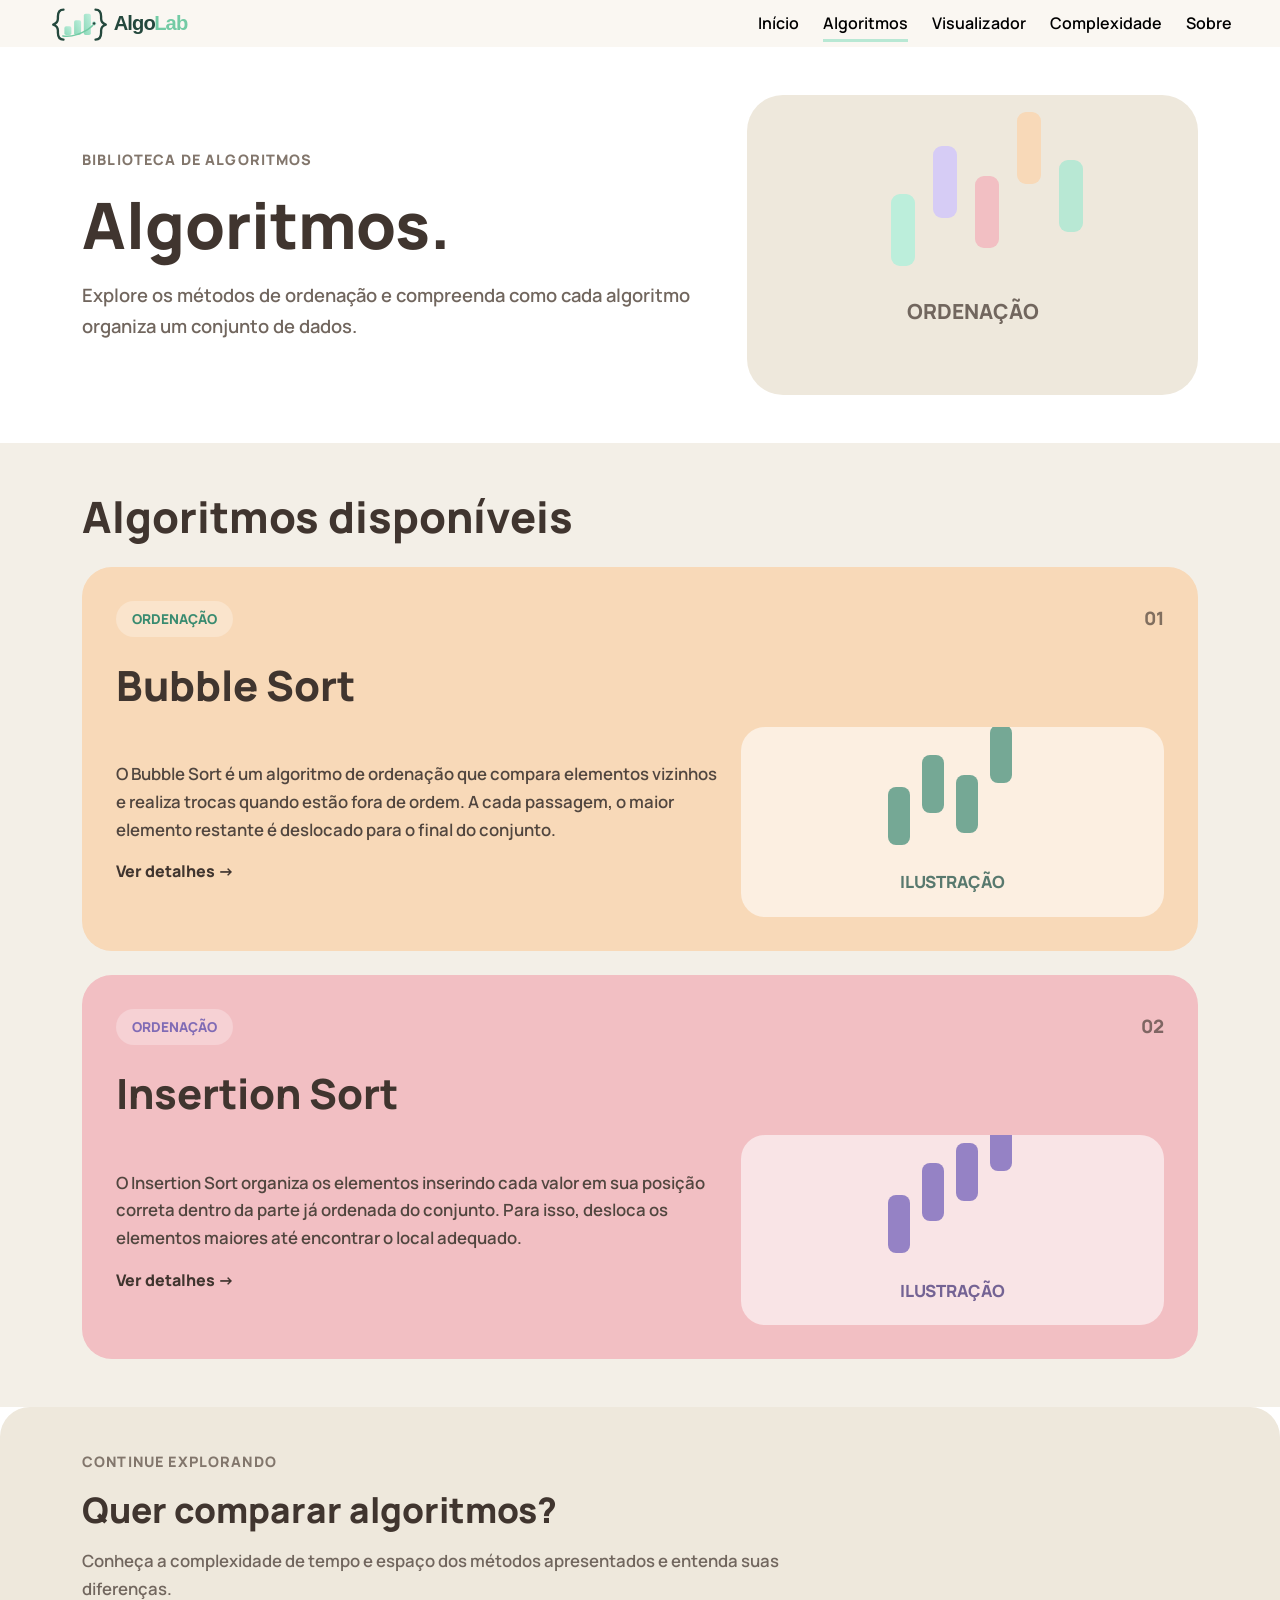
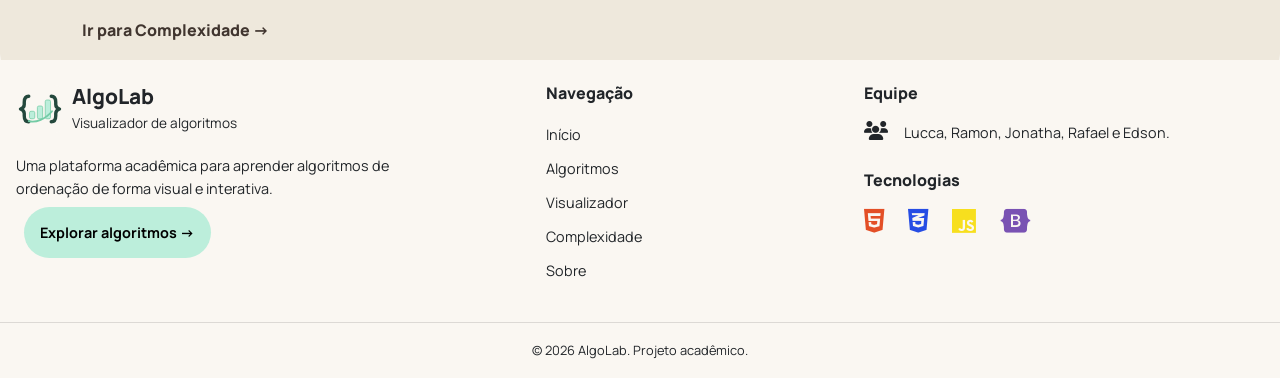
==== commit 1b25d62d: "conteiners dos botões são inteiramente clicáveis agora" ====
--- a/algoritmos.html
+++ b/algoritmos.html
@@ -227,8 +227,8 @@
           forma visual e interativa.
         </p>
 
-        <div class="btn-algolab">
-          <a href="algoritmos.html" class="footer-link">
+        <div class="p-2">
+          <a href="algoritmos.html" class="footer-link btn-algolab rounded-5 p-3">
             Explorar algoritmos →
           </a>
         </div>
--- a/src/css/components.css
+++ b/src/css/components.css
@@ -3,7 +3,6 @@
     background-color: var(--color-mint);
     border-radius: 50px;
     padding: 0.5rem;
-    text-align: center;
 }
 
 .btn-algolab:hover {
--- a/src/css/pages/algoritmos.css
+++ b/src/css/pages/algoritmos.css
@@ -144,11 +144,11 @@
 /* Cores dos algoritmos */
 
 .bubble-card {
-    background-color: var(--color-mint);
+    background-color: var(--color-peach);
 }
 
 .insertion-card {
-    background-color: var(--color-lilac);
+    background-color: var(--color-pink);
 }
 
 .insertion-card .algorithm-card-header span:first-child {
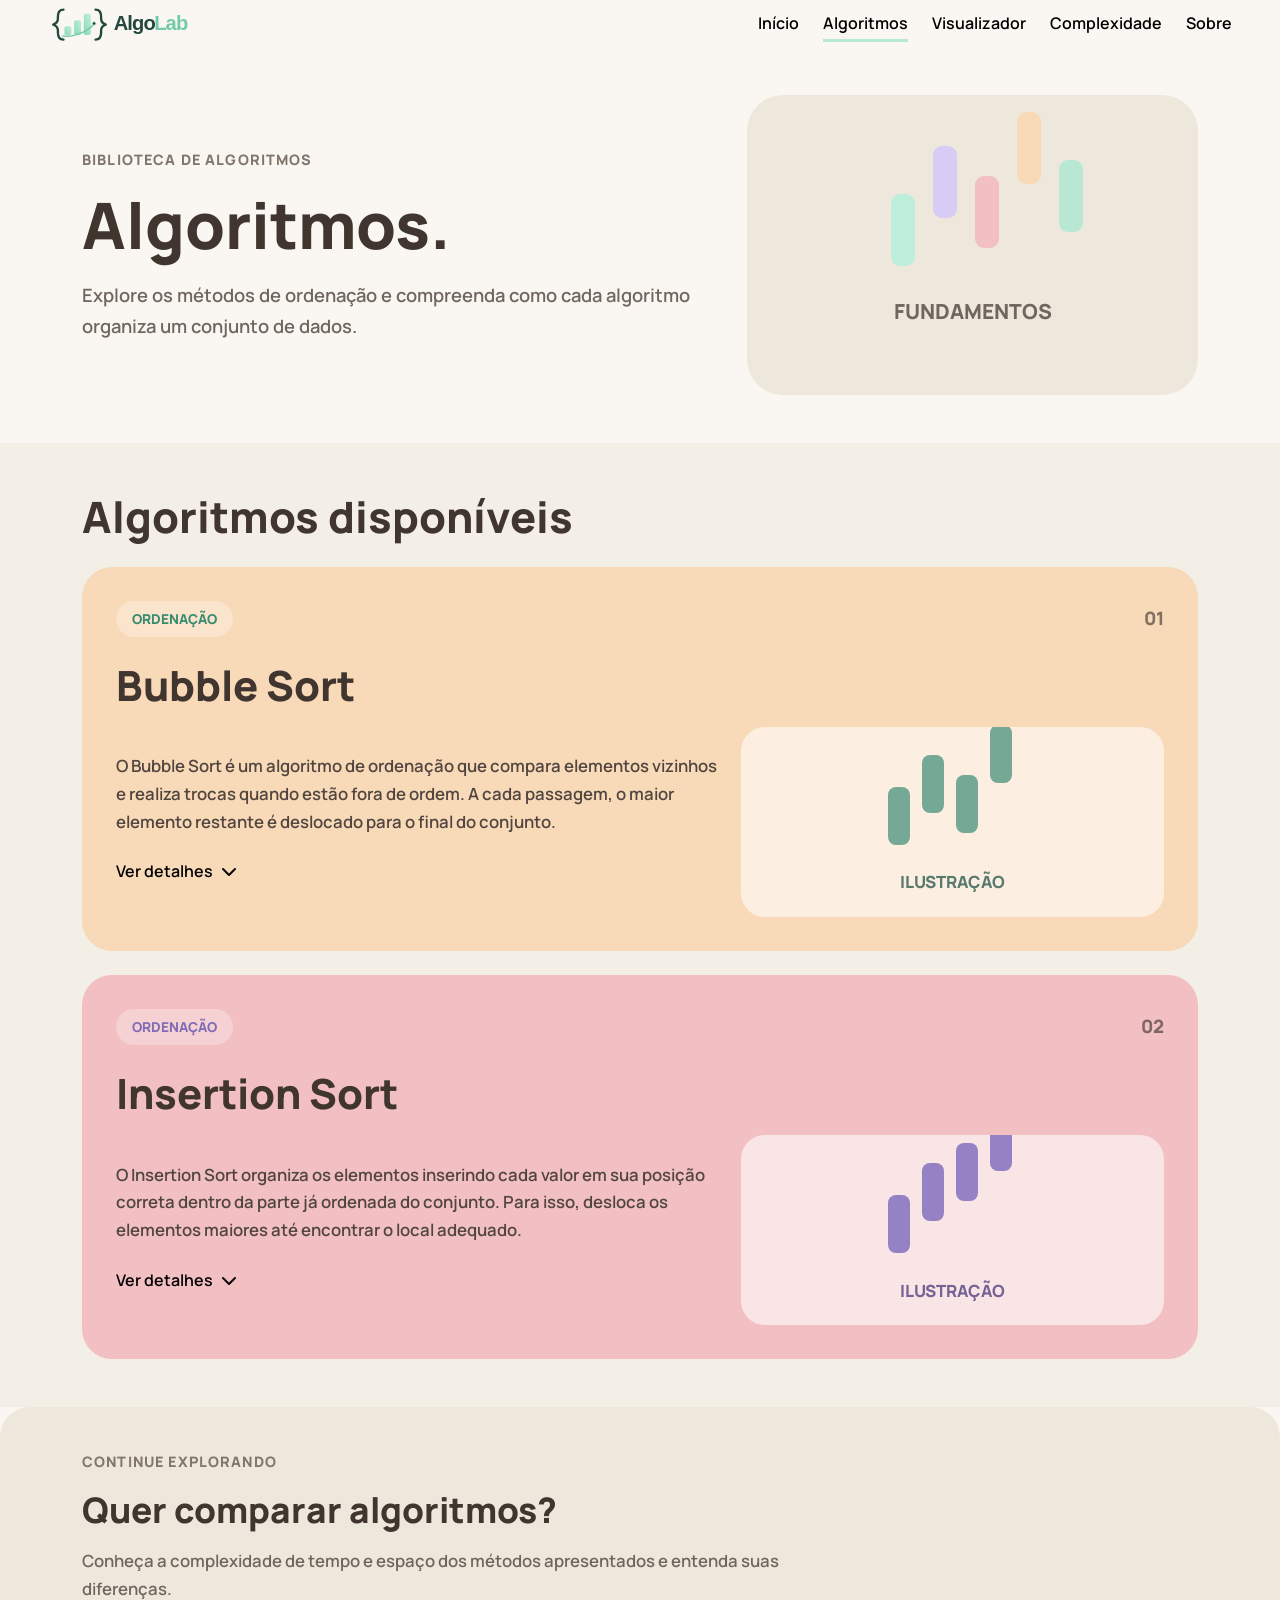
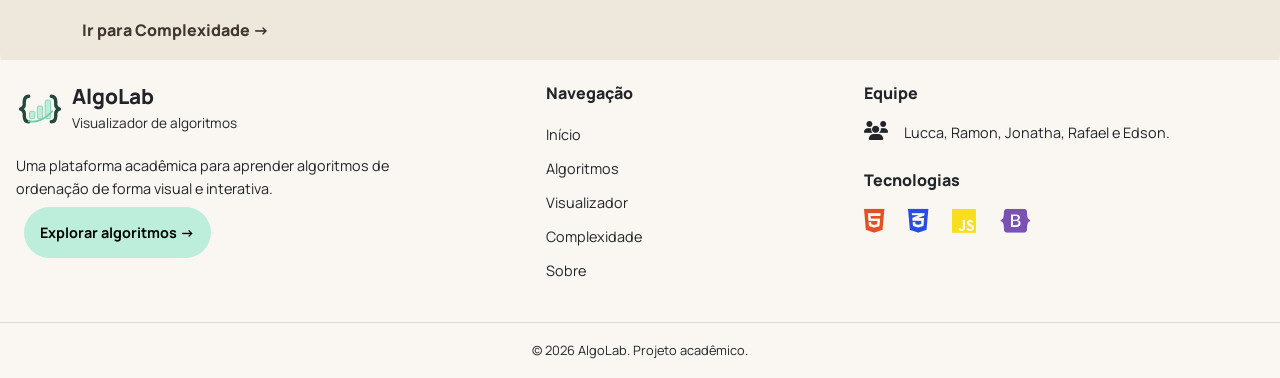
==== commit a7158271: "feat: aprimora interface e interatividade da plataforma AlgoLab ALTERAÇÕES GERAIS - Atualiza a estr" ====
--- a/algoritmos.html
+++ b/algoritmos.html
@@ -118,9 +118,30 @@
                 deslocado para o final do conjunto.
               </p>
 
-              <a href="visualizador.html?algoritmo=bubble">
-                Ver detalhes →
-              </a>
+              <button
+                  class="btn-details"
+                  type="button"
+                  data-bs-toggle="collapse"
+                  data-bs-target="#bubble-details"
+                  aria-expanded="false"
+                  aria-controls="bubble-details"
+              >
+                  Ver detalhes
+                  <i class="fa-solid fa-chevron-down"></i>
+              </button>
+
+              <div class="collapse" id="bubble-details">
+                  <div class="algorithm-details">
+                      <p>
+                          O Bubble Sort compara elementos adjacentes e realiza trocas
+                          quando estão fora de ordem, repetindo o processo até ordenar
+                          todo o conjunto.
+                      </p>
+
+                      <p><strong>Complexidade:</strong> O(n²) no caso médio.</p>
+                      <p><strong>Estabilidade:</strong> Estável.</p>
+                  </div>
+              </div>
 
             </div>
 
@@ -154,9 +175,29 @@
                 até encontrar o local adequado.
               </p>
 
-              <a href="visualizador.html?algoritmo=insertion">
-                Ver detalhes →
-              </a>
+              <button
+                  class="btn-details"
+                  type="button"
+                  data-bs-toggle="collapse"
+                  data-bs-target="#insertion-details"
+                  aria-expanded="false"
+                  aria-controls="insertion-details"
+              >
+                  Ver detalhes
+                  <i class="fa-solid fa-chevron-down"></i>
+              </button>
+
+              <div class="collapse" id="insertion-details">
+                  <div class="algorithm-details">
+                      <p>
+                          O Insertion Sort organiza os elementos inserindo cada valor
+                          na posição correta em relação aos elementos anteriores.
+                      </p>
+
+                      <p><strong>Complexidade:</strong> O(n²) no caso médio.</p>
+                      <p><strong>Estabilidade:</strong> Estável.</p>
+                  </div>
+              </div>
 
             </div>
 
@@ -292,5 +333,7 @@
 
   </footer>
 
+  <script src="https://cdn.jsdelivr.net/npm/bootstrap@5.3.8/dist/js/bootstrap.bundle.min.js"></script>
+
 </body>
 </html>
--- a/src/css/base.css
+++ b/src/css/base.css
@@ -30,4 +30,6 @@
 
 body {
     font-family: var(--font-primary);
+    background-color: var(--color-cream);
+
 }
--- a/src/css/layout.css
+++ b/src/css/layout.css
@@ -4,6 +4,10 @@
 ========================================== */
 
 header {
+    position: sticky;
+    top: 0;
+    z-index: 1000;
+    width: 100%;
     background-color: var(--color-cream);
 }
 
--- a/src/css/components.css
+++ b/src/css/components.css
@@ -7,4 +7,20 @@
 
 .btn-algolab:hover {
     background-color: var(--color-pink);
-}+}
+
+/* FEEDBACK VISUAL DOS CARDS */
+
+.algorithm-card-bubble,
+.algorithm-card-insertion {
+    transition:
+        transform 0.25s ease,
+        box-shadow 0.25s ease;
+}
+
+.algorithm-card-bubble:hover,
+.algorithm-card-insertion:hover {
+    transform: translateY(-4px);
+    box-shadow: 0 8px 18px rgba(0, 0, 0, 0.08);
+}
+
--- a/src/css/pages/algoritmos.css
+++ b/src/css/pages/algoritmos.css
@@ -1,270 +1,140 @@
-
-/* ==========================================
-   1. HERO
-========================================== */
-
+/* Página de algoritmos */
 .algorithms-hero h1 {
-    color: #40352f;
-    font-size: clamp(2.7rem, 5vw, 4.5rem);
-    font-weight: 800;
+    color: #40352f; font-size: clamp(2.7rem, 5vw, 4.5rem);
+    font-weight: 800; }
+.algorithms-hero p {
+    color: #71665e; font-size: 1.15rem;
+    font-weight: 600; line-height: 1.7; }
+.algorithms-hero span, .algorithms-comparison span {
+    color: #82766c; font-size: 0.9rem;
+    font-weight: 800; letter-spacing: 0.08em; }
+.algorithms-hero-illustration {
+    position: relative; min-height: 300px;
+    border-radius: 36px; background-color: #eee8dc;
+    overflow: hidden; }
+.algorithms-hero-illustration::before {
+    content: ""; position: absolute;
+    left: 50%; bottom: 43%;
+    width: 24px; height: 72px;
+    border-radius: 9px; background-color: var(--color-mint);
+    transform: translateX(-82px); box-shadow: 42px -48px 0 var(--color-lilac), 84px -18px 0 var(--color-pink), 126px -82px 0 var(--color-peach), 168px -34px 0 var(--color-green); }
+.algorithms-hero-illustration::after {
+    content: "FUNDAMENTOS"; position: absolute;
+    top: 67%; width: 100%;
+    color: #71665e; font-size: 1.3rem;
+    font-weight: 800; text-align: center; }
+.algorithms-catalog {
+    background-color: #f3efe7; }
+.algorithms-catalog h2, .algorithm-card h3, .algorithms-comparison h2 {
+    color: #40352f; font-weight: 800; }
+.algorithms-catalog h2 {
+    font-size: clamp(1.8rem, 3.5vw, 2.7rem); }
+.algorithm-card {
+    padding: clamp(22px, 3.5vw, 34px); border: 0;
+    border-radius: 30px; color: #40352f;
+    transition: transform 0.2s ease, box-shadow 0.2s ease; }
+.algorithm-card:hover {
+    transform: translateY(-4px); box-shadow: 0 12px 28px rgba(64, 53, 47, 0.08); }
+.algorithm-card-header span:first-child {
+    padding: 8px 16px; border-radius: 30px;
+    background-color: rgba(255, 255, 255, 0.28); color: #398b70;
+    font-size: 0.85rem; font-weight: 800; }
+.algorithm-card-header span:last-child {
+    color: rgba(64, 53, 47, 0.65); font-size: 1.15rem;
+    font-weight: 800; }
+.algorithm-card h3 {
+    font-size: clamp(1.8rem, 3.5vw, 2.6rem); }
+.algorithm-card p {
+    max-width: 620px; color: #51463f;
+    font-size: 1.05rem; font-weight: 600;
+    line-height: 1.65; }
+.algorithm-card a, .algorithms-comparison a {
+    color: #40352f; font-weight: 800;
+    text-decoration: none; transition: color 0.2s ease; }
+.algorithm-card a:hover, .algorithms-comparison a:hover {
+    color: #28785e; }
+.algorithm-card a:hover {
+    transform: translateX(4px); }
+.bubble-card {
+    background-color: var(--color-peach); }
+.insertion-card {
+    background-color: var(--color-pink); }
+.insertion-card .algorithm-card-header span:first-child {
+    color: #806bb5; }
+.algorithm-card-illustration {
+    position: relative; min-height: 190px;
+    border-radius: 24px; background-color: rgba(255, 255, 255, 0.58);
+    overflow: hidden; }
+.algorithm-card-illustration::before {
+    content: ""; position: absolute;
+    left: 50%; bottom: 38%;
+    width: 22px; height: 58px;
+    border-radius: 8px; background-color: #75a895;
+    transform: translateX(-65px); box-shadow: 34px -32px 0 #75a895, 68px -12px 0 #75a895, 102px -62px 0 #75a895; }
+.algorithm-card-illustration::after {
+    content: "ILUSTRAÇÃO"; position: absolute;
+    top: 75%; width: 100%;
+    color: #58796e; font-size: 1.05rem;
+    font-weight: 800; text-align: center; }
+.insertion-illustration::before {
+    background-color: #9582c5; box-shadow: 34px -32px 0 #9582c5, 68px -52px 0 #9582c5, 102px -82px 0 #9582c5; }
+.insertion-illustration::after {
+    color: #746394; }
+.algorithms-comparison {
+    padding: clamp(28px, 4vw, 42px); border-radius: 30px;
+    background-color: #eee8dc; }
+.algorithms-comparison h2 {
+    font-size: clamp(1.6rem, 3vw, 2.2rem); }
+.algorithms-comparison p {
+    max-width: 760px; color: #71665e;
+    font-size: 1.05rem; font-weight: 600;
+    line-height: 1.65; }
+/* Ajustes para telas menores e acessibilidade */
+@media (max-width: 767.98px) {
+    .algorithms-hero-illustration {
+        min-height: 230px; max-width: 420px;
+        margin-inline: auto; }
+    .algorithm-card {
+        padding: 24px; border-radius: 26px; }
+    .algorithm-card-illustration {
+        min-height: 170px; }
+}
+@media (max-width: 575.98px) {
+    .algorithms-hero h1 {
+        font-size: 2.5rem; }
+    .algorithms-hero p, .algorithm-card p, .algorithms-comparison p {
+        font-size: 0.98rem; }
+    .algorithm-card h3 {
+        font-size: 1.8rem; }
+    .algorithm-card-illustration {
+        min-height: 155px; }
 }
 
-.algorithms-hero p {
-    color: #71665e;
-    font-size: 1.15rem;
+.btn-details {
+    background: transparent;
+    border: none;
+    padding: 8px 0;
     font-weight: 600;
-    line-height: 1.7;
-}
-
-.algorithms-hero span,
-.algorithms-comparison span {
-    color: #82766c;
-    font-size: 0.9rem;
-    font-weight: 800;
-    letter-spacing: 0.08em;
-}
-
-/* Ilustração */
-
-.algorithms-hero-illustration {
-    position: relative;
-    min-height: 300px;
-    border-radius: 36px;
-    background-color: #eee8dc;
-    overflow: hidden;
-}
-
-.algorithms-hero-illustration::before {
-    content: "";
-    position: absolute;
-    left: 50%;
-    bottom: 43%;
-    width: 24px;
-    height: 72px;
-    border-radius: 9px;
-    background-color: var(--color-mint);
-    transform: translateX(-82px);
-    box-shadow:
-        42px -48px 0 var(--color-lilac),
-        84px -18px 0 var(--color-pink),
-        126px -82px 0 var(--color-peach),
-        168px -34px 0 var(--color-green);
-}
-
-.algorithms-hero-illustration::after {
-    content: "ORDENAÇÃO";
-    position: absolute;
-    top: 67%;
-    width: 100%;
-    color: #71665e;
-    font-size: 1.3rem;
-    font-weight: 800;
-    text-align: center;
-}
-
-
-/* ==========================================
-   2. CATÁLOGO
-========================================== */
-
-.algorithms-catalog {
-    background-color: #f3efe7;
-}
-
-.algorithms-catalog h2,
-.algorithm-card h3,
-.algorithms-comparison h2 {
-    color: #40352f;
-    font-weight: 800;
-}
-
-.algorithms-catalog h2 {
-    font-size: clamp(1.8rem, 3.5vw, 2.7rem);
-}
-
-/* Cards */
-
-.algorithm-card {
-    padding: clamp(22px, 3.5vw, 34px);
-    border: 0;
-    border-radius: 30px;
-    color: #40352f;
-    transition: transform 0.2s ease, box-shadow 0.2s ease;
-}
-
-.algorithm-card:hover {
-    transform: translateY(-4px);
-    box-shadow: 0 12px 28px rgba(64, 53, 47, 0.08);
-}
-
-.algorithm-card-header span:first-child {
-    padding: 8px 16px;
-    border-radius: 30px;
-    background-color: rgba(255, 255, 255, 0.28);
-    color: #398b70;
-    font-size: 0.85rem;
-    font-weight: 800;
-}
-
-.algorithm-card-header span:last-child {
-    color: rgba(64, 53, 47, 0.65);
-    font-size: 1.15rem;
-    font-weight: 800;
-}
-
-.algorithm-card h3 {
-    font-size: clamp(1.8rem, 3.5vw, 2.6rem);
-}
-
-.algorithm-card p {
-    max-width: 620px;
-    color: #51463f;
-    font-size: 1.05rem;
-    font-weight: 600;
-    line-height: 1.65;
-}
-
-.algorithm-card a,
-.algorithms-comparison a {
-    color: #40352f;
-    font-weight: 800;
-    text-decoration: none;
+    cursor: pointer;
     transition: color 0.2s ease;
 }
 
-.algorithm-card a:hover,
-.algorithms-comparison a:hover {
-    color: #28785e;
+.btn-details:hover {
+    color: var(--color-green);
 }
 
-.algorithm-card a:hover {
-    transform: translateX(4px);
+.btn-details i {
+    margin-left: 5px;
+    transition: transform 0.2s ease;
 }
 
-/* Cores dos algoritmos */
-
-.bubble-card {
-    background-color: var(--color-peach);
+.btn-details[aria-expanded="true"] i {
+    transform: rotate(180deg);
 }
 
-.insertion-card {
-    background-color: var(--color-pink);
-}
-
-.insertion-card .algorithm-card-header span:first-child {
-    color: #806bb5;
-}
-
-/* Ilustrações dos cards */
-
-.algorithm-card-illustration {
-    position: relative;
-    min-height: 190px;
-    border-radius: 24px;
-    background-color: rgba(255, 255, 255, 0.58);
-    overflow: hidden;
-}
-
-.algorithm-card-illustration::before {
-    content: "";
-    position: absolute;
-    left: 50%;
-    bottom: 38%;
-    width: 22px;
-    height: 58px;
-    border-radius: 8px;
-    background-color: #75a895;
-    transform: translateX(-65px);
-    box-shadow:
-        34px -32px 0 #75a895,
-        68px -12px 0 #75a895,
-        102px -62px 0 #75a895;
-}
-
-.algorithm-card-illustration::after {
-    content: "ILUSTRAÇÃO";
-    position: absolute;
-    top: 75%;
-    width: 100%;
-    color: #58796e;
-    font-size: 1.05rem;
-    font-weight: 800;
-    text-align: center;
-}
-
-.insertion-illustration::before {
-    background-color: #9582c5;
-    box-shadow:
-        34px -32px 0 #9582c5,
-        68px -52px 0 #9582c5,
-        102px -82px 0 #9582c5;
-}
-
-.insertion-illustration::after {
-    color: #746394;
-}
-
-
-/* ==========================================
-   3. CHAMADA PARA COMPLEXIDADE
-========================================== */
-
-.algorithms-comparison {
-    padding: clamp(28px, 4vw, 42px);
-    border-radius: 30px;
-    background-color: #eee8dc;
-}
-
-.algorithms-comparison h2 {
-    font-size: clamp(1.6rem, 3vw, 2.2rem);
-}
-
-.algorithms-comparison p {
-    max-width: 760px;
-    color: #71665e;
-    font-size: 1.05rem;
-    font-weight: 600;
-    line-height: 1.65;
-}
-
-
-/* ==========================================
-   4. RESPONSIVIDADE
-========================================== */
-
-@media (max-width: 767.98px) {
-    .algorithms-hero-illustration {
-        min-height: 230px;
-        max-width: 420px;
-        margin-inline: auto;
-    }
-
-    .algorithm-card {
-        padding: 24px;
-        border-radius: 26px;
-    }
-
-    .algorithm-card-illustration {
-        min-height: 170px;
-    }
-}
-
-@media (max-width: 575.98px) {
-    .algorithms-hero h1 {
-        font-size: 2.5rem;
-    }
-
-    .algorithms-hero p,
-    .algorithm-card p,
-    .algorithms-comparison p {
-        font-size: 0.98rem;
-    }
-
-    .algorithm-card h3 {
-        font-size: 1.8rem;
-    }
-
-    .algorithm-card-illustration {
-        min-height: 155px;
-    }
-}
+.algorithm-details {
+    padding: 12px;
+    margin-top: 8px;
+    background-color: rgba(255, 255, 255, 0.5);
+    border-radius: 12px;
+}
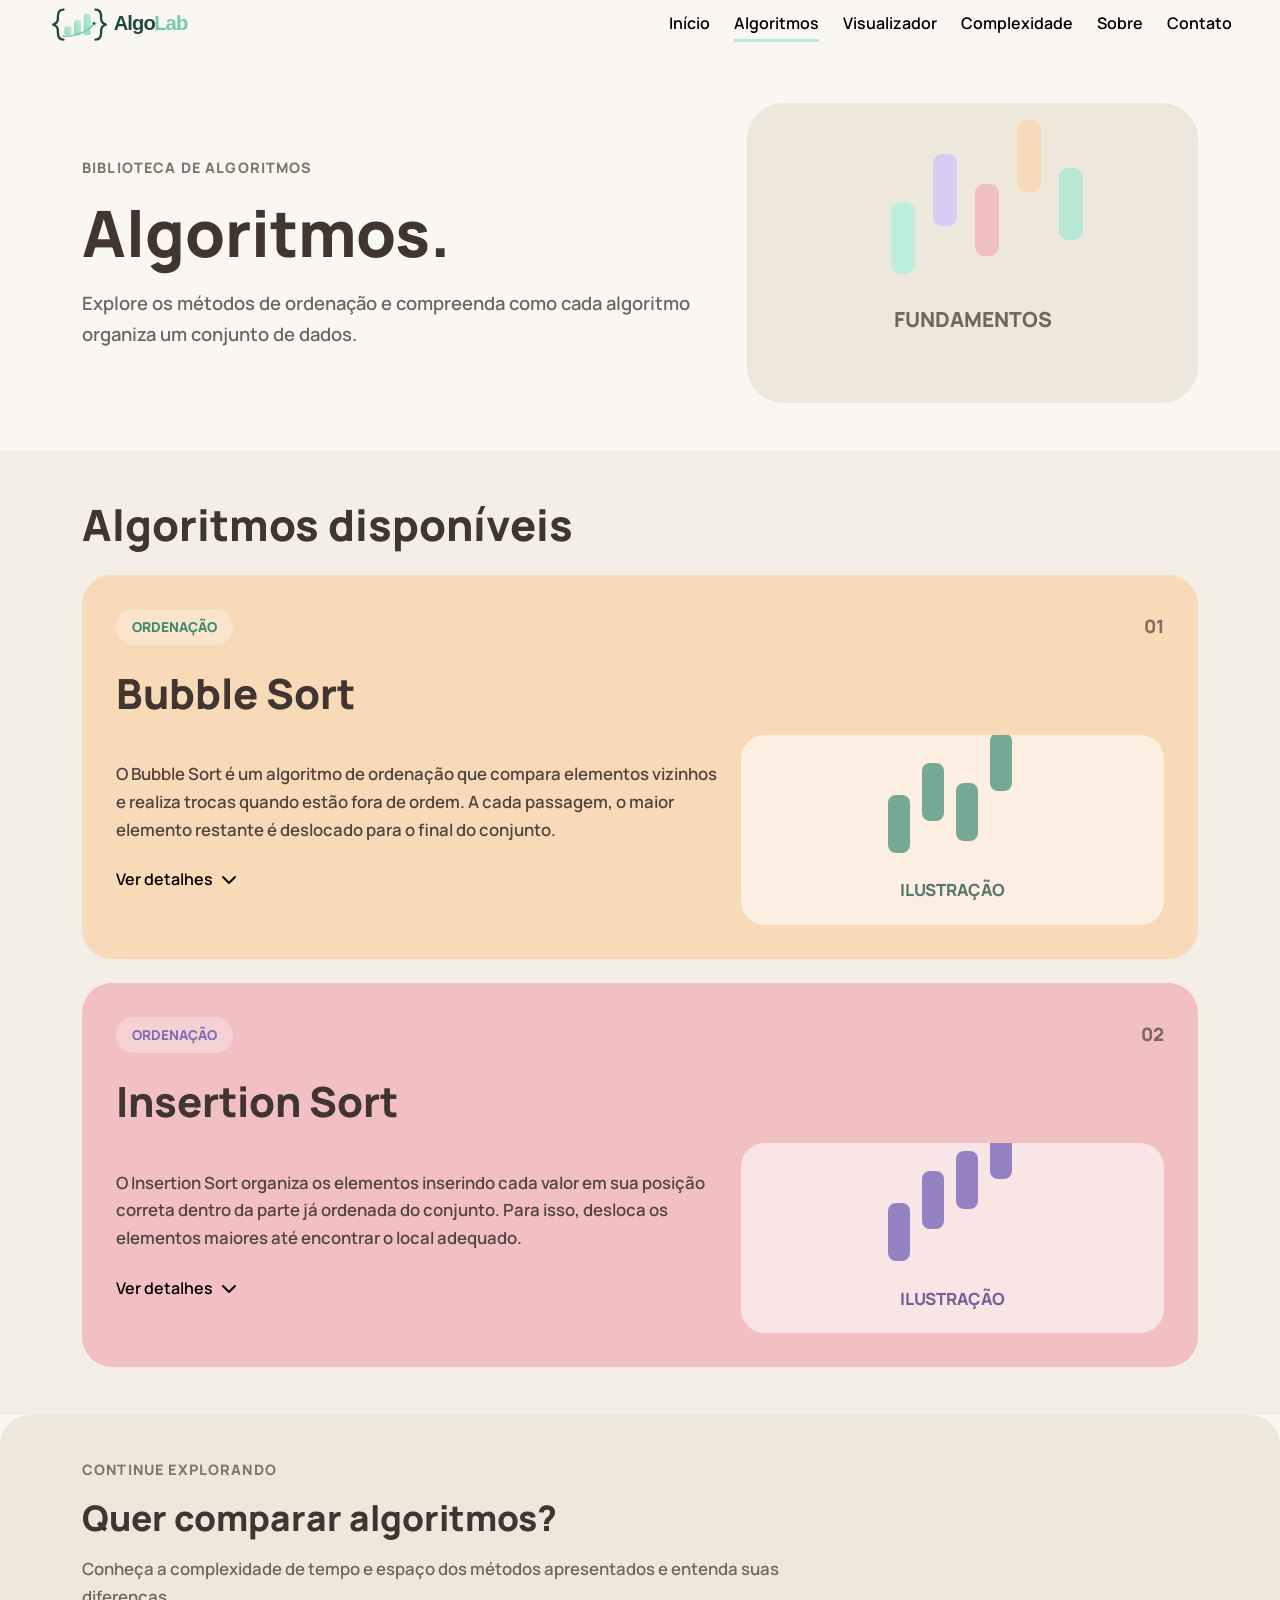
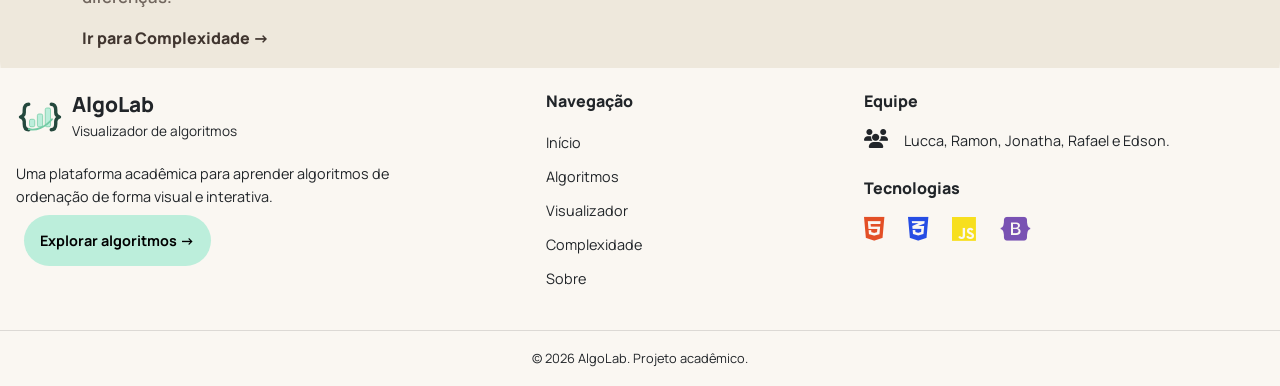
==== commit 1a8bf522: "feat: adiciona link de contato aos cabeçalhos" ====
--- a/algoritmos.html
+++ b/algoritmos.html
@@ -37,18 +37,19 @@
 
   <header>
     <nav aria-label="Navegação principal"
-         class="d-flex justify-content-between align-items-center px-5">
+         class="d-flex flex-wrap justify-content-between align-items-center px-3 px-lg-5 pb-2">
 
       <div>
         <img src="src/assets/images/algolab-logo.svg" alt="Logo AlgoLab" />
       </div>
 
-      <ul class="d-flex align-items-center gap-4 list-unstyled mb-0">
+      <ul class="d-flex flex-wrap align-items-center gap-3 gap-lg-4 list-unstyled mb-0">
         <li><a href="index.html">Início</a></li>
         <li><a href="algoritmos.html" aria-current="page">Algoritmos</a></li>
         <li><a href="visualizador.html">Visualizador</a></li>
         <li><a href="complexidade.html">Complexidade</a></li>
         <li><a href="sobre.html">Sobre</a></li>
+        <li><a href="contato.html">Contato</a></li>
       </ul>
 
     </nav>
